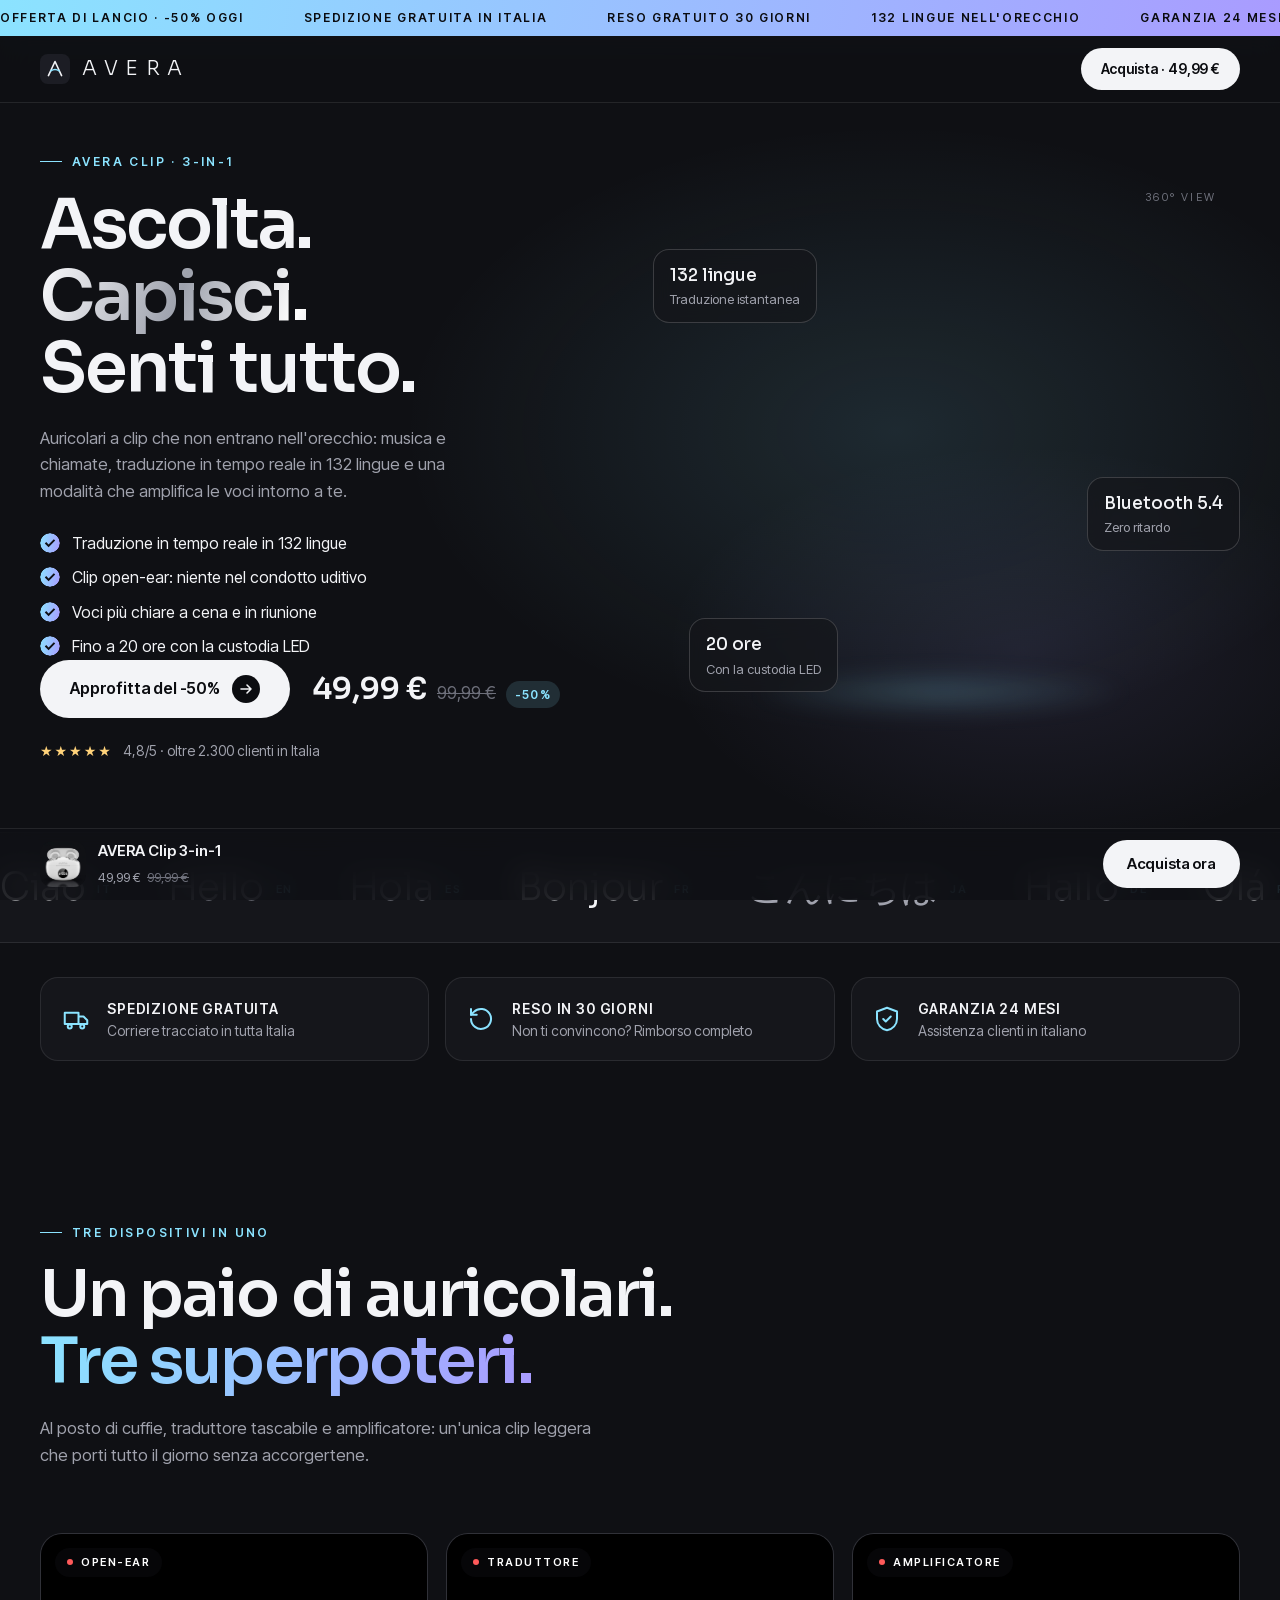
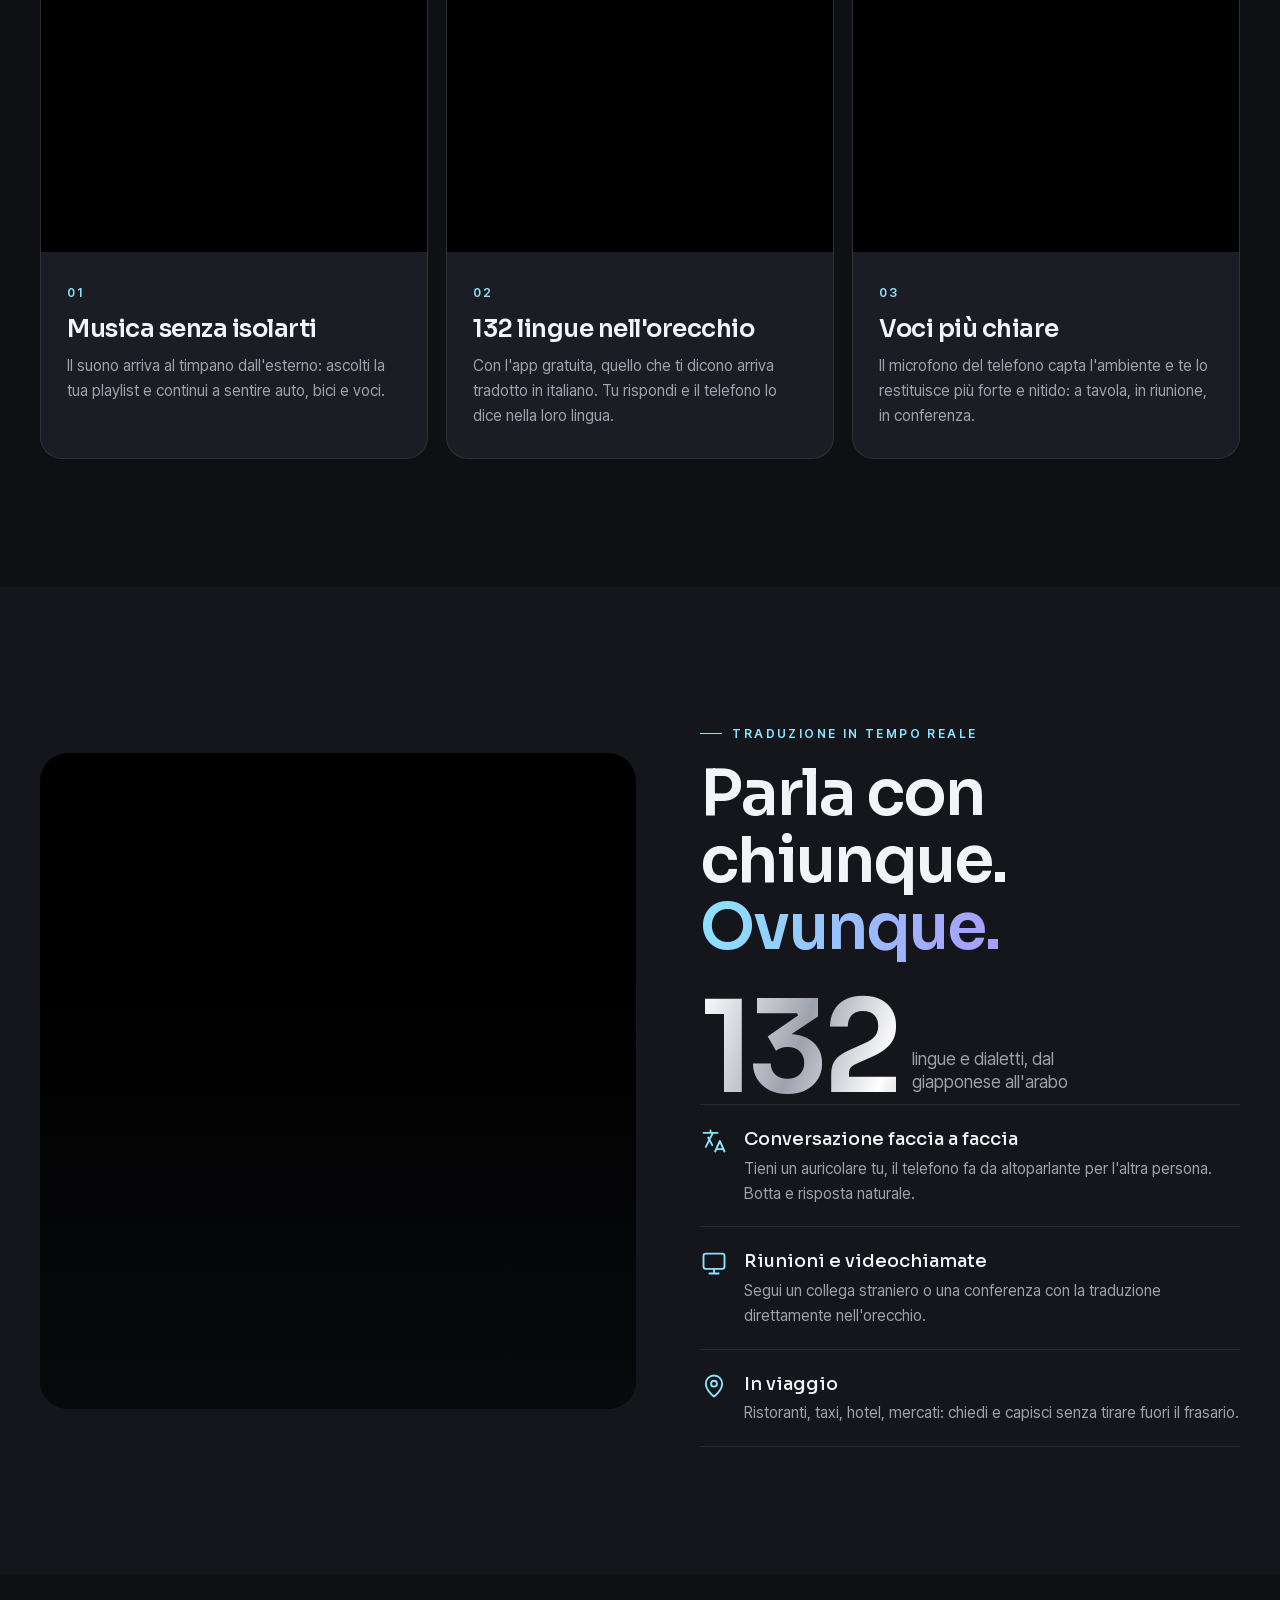
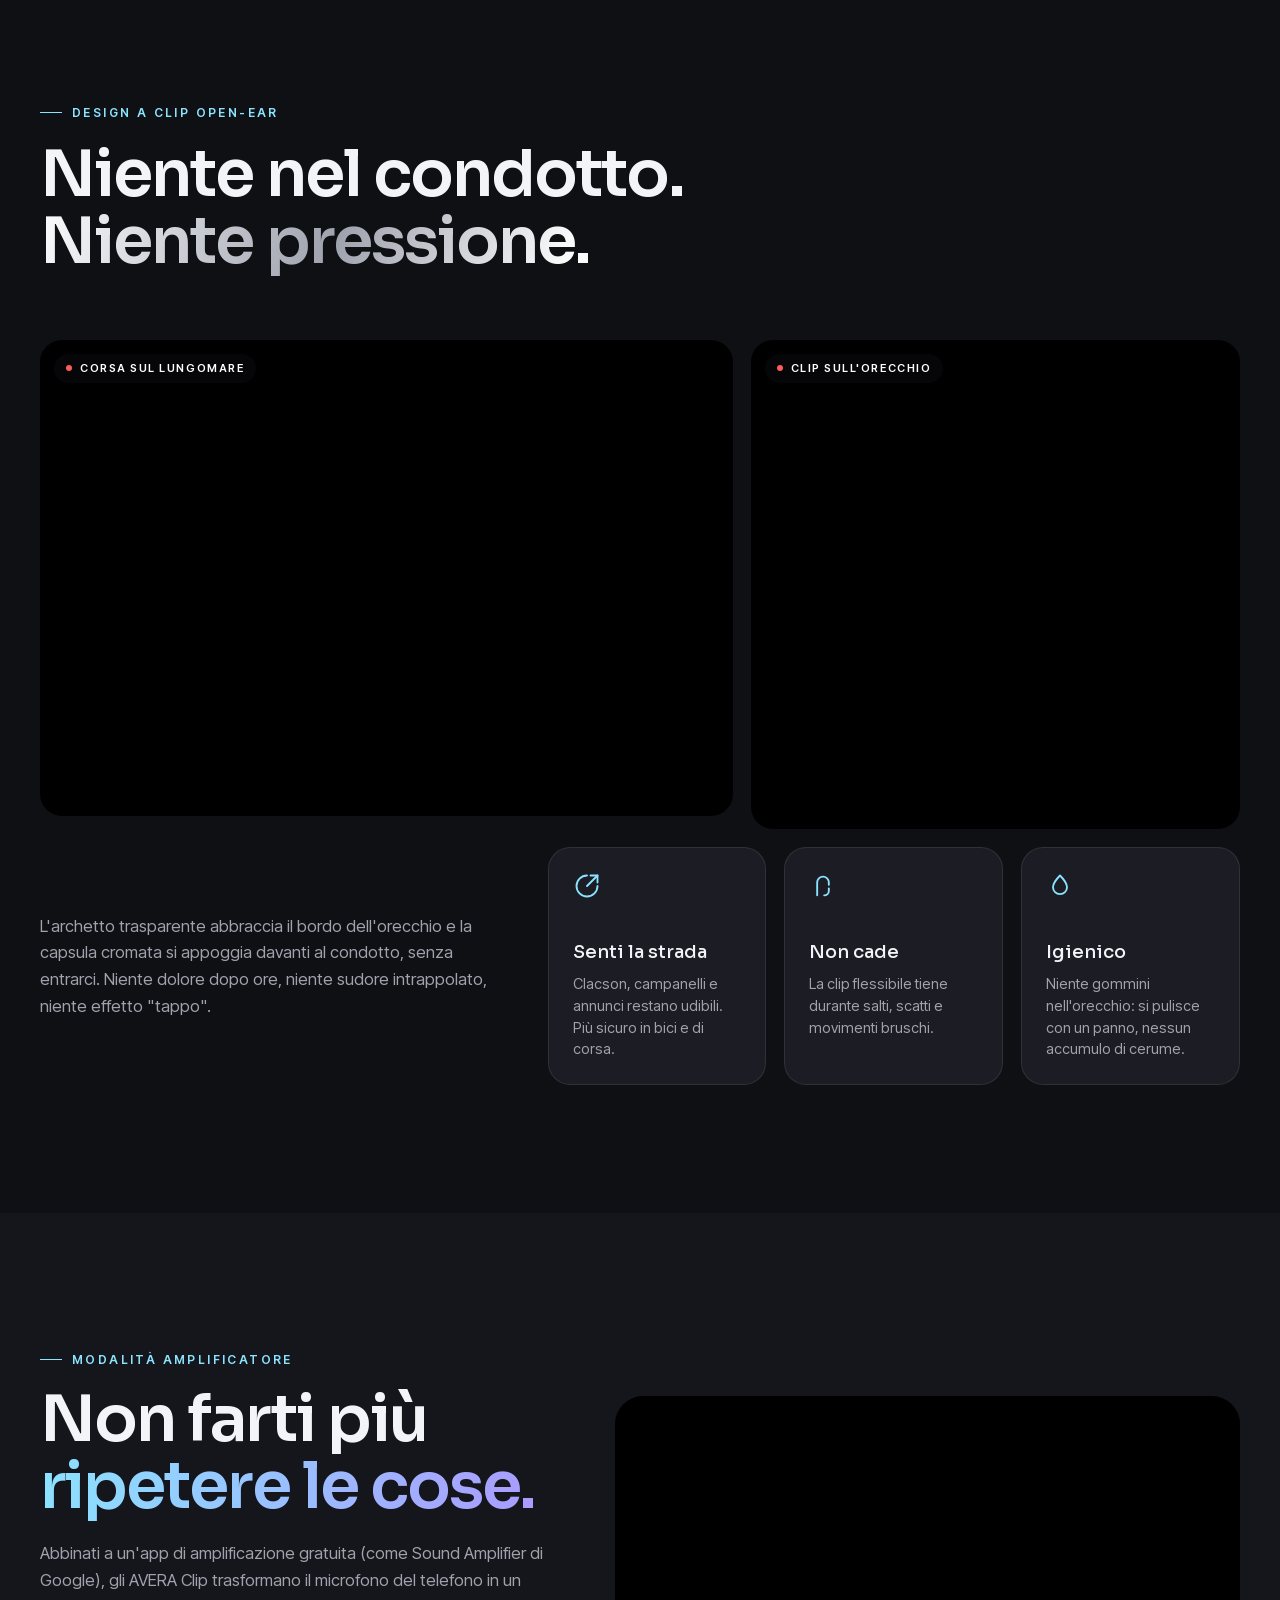
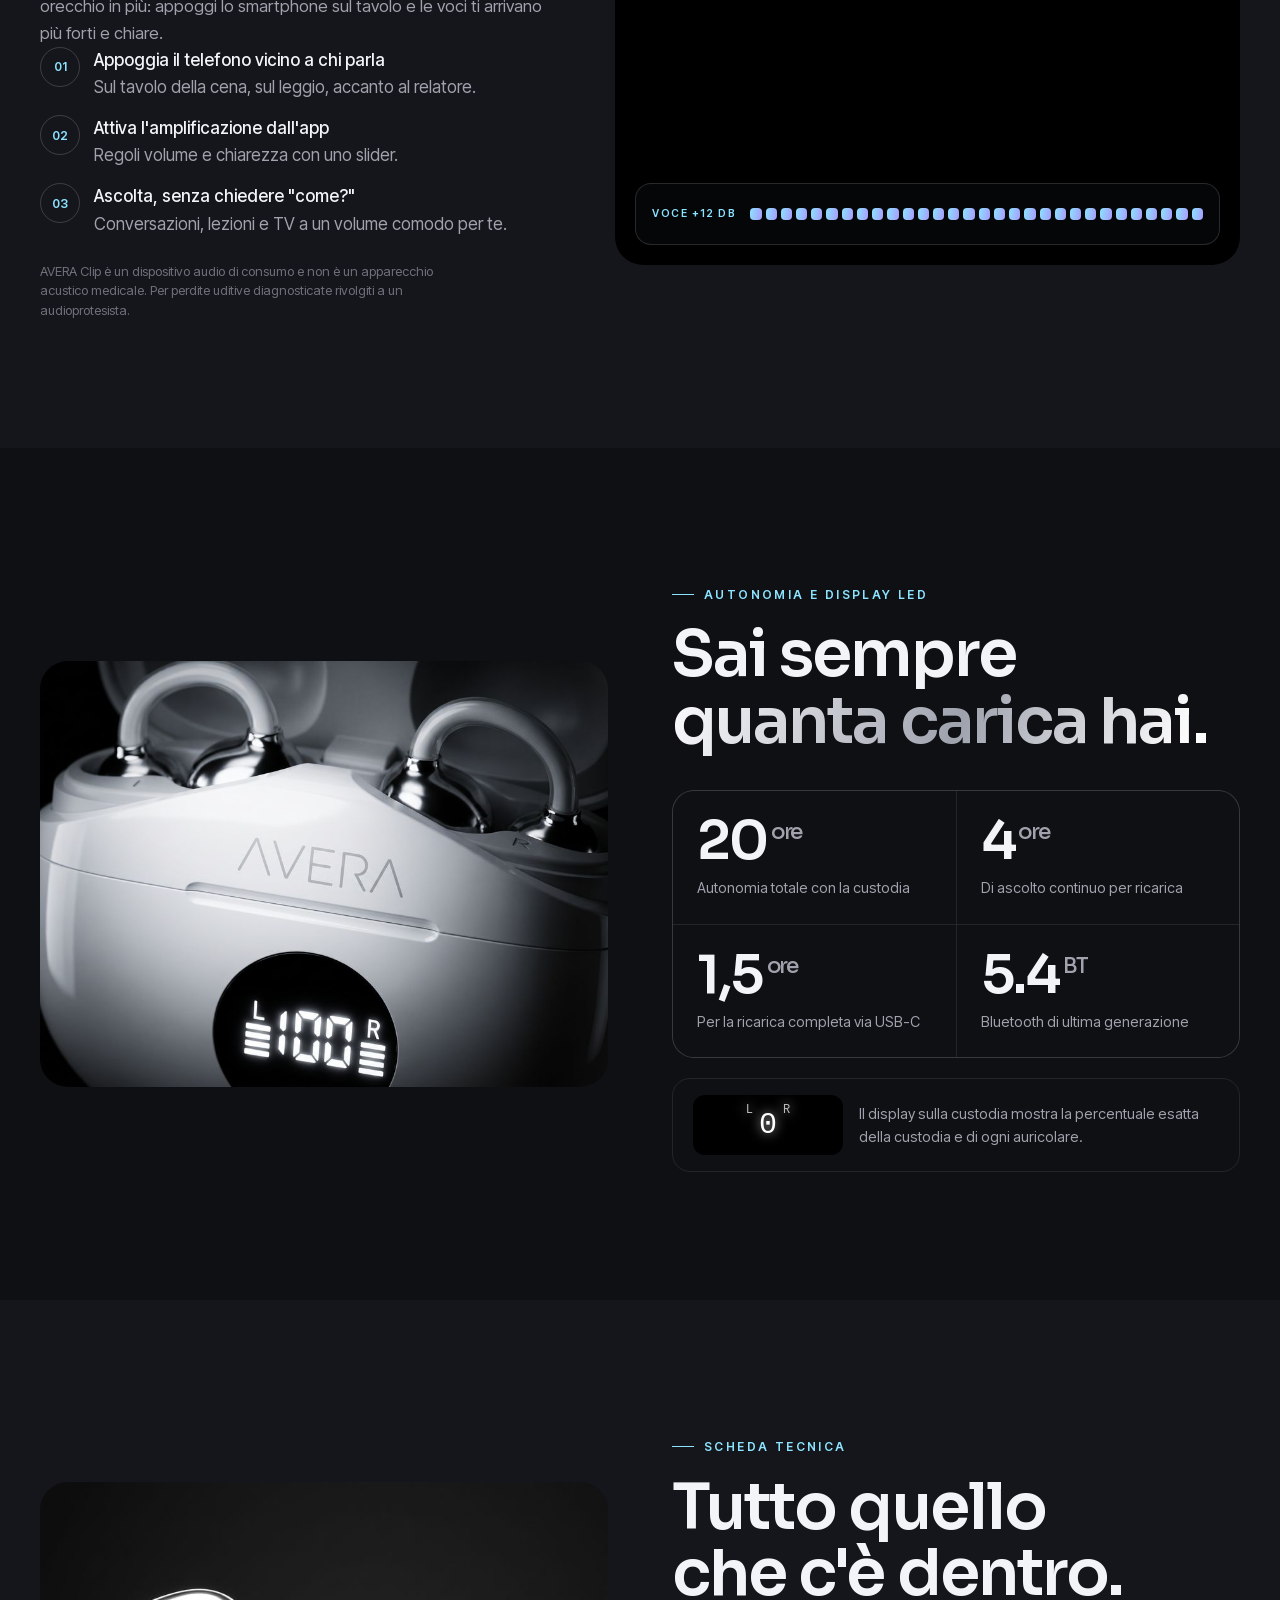
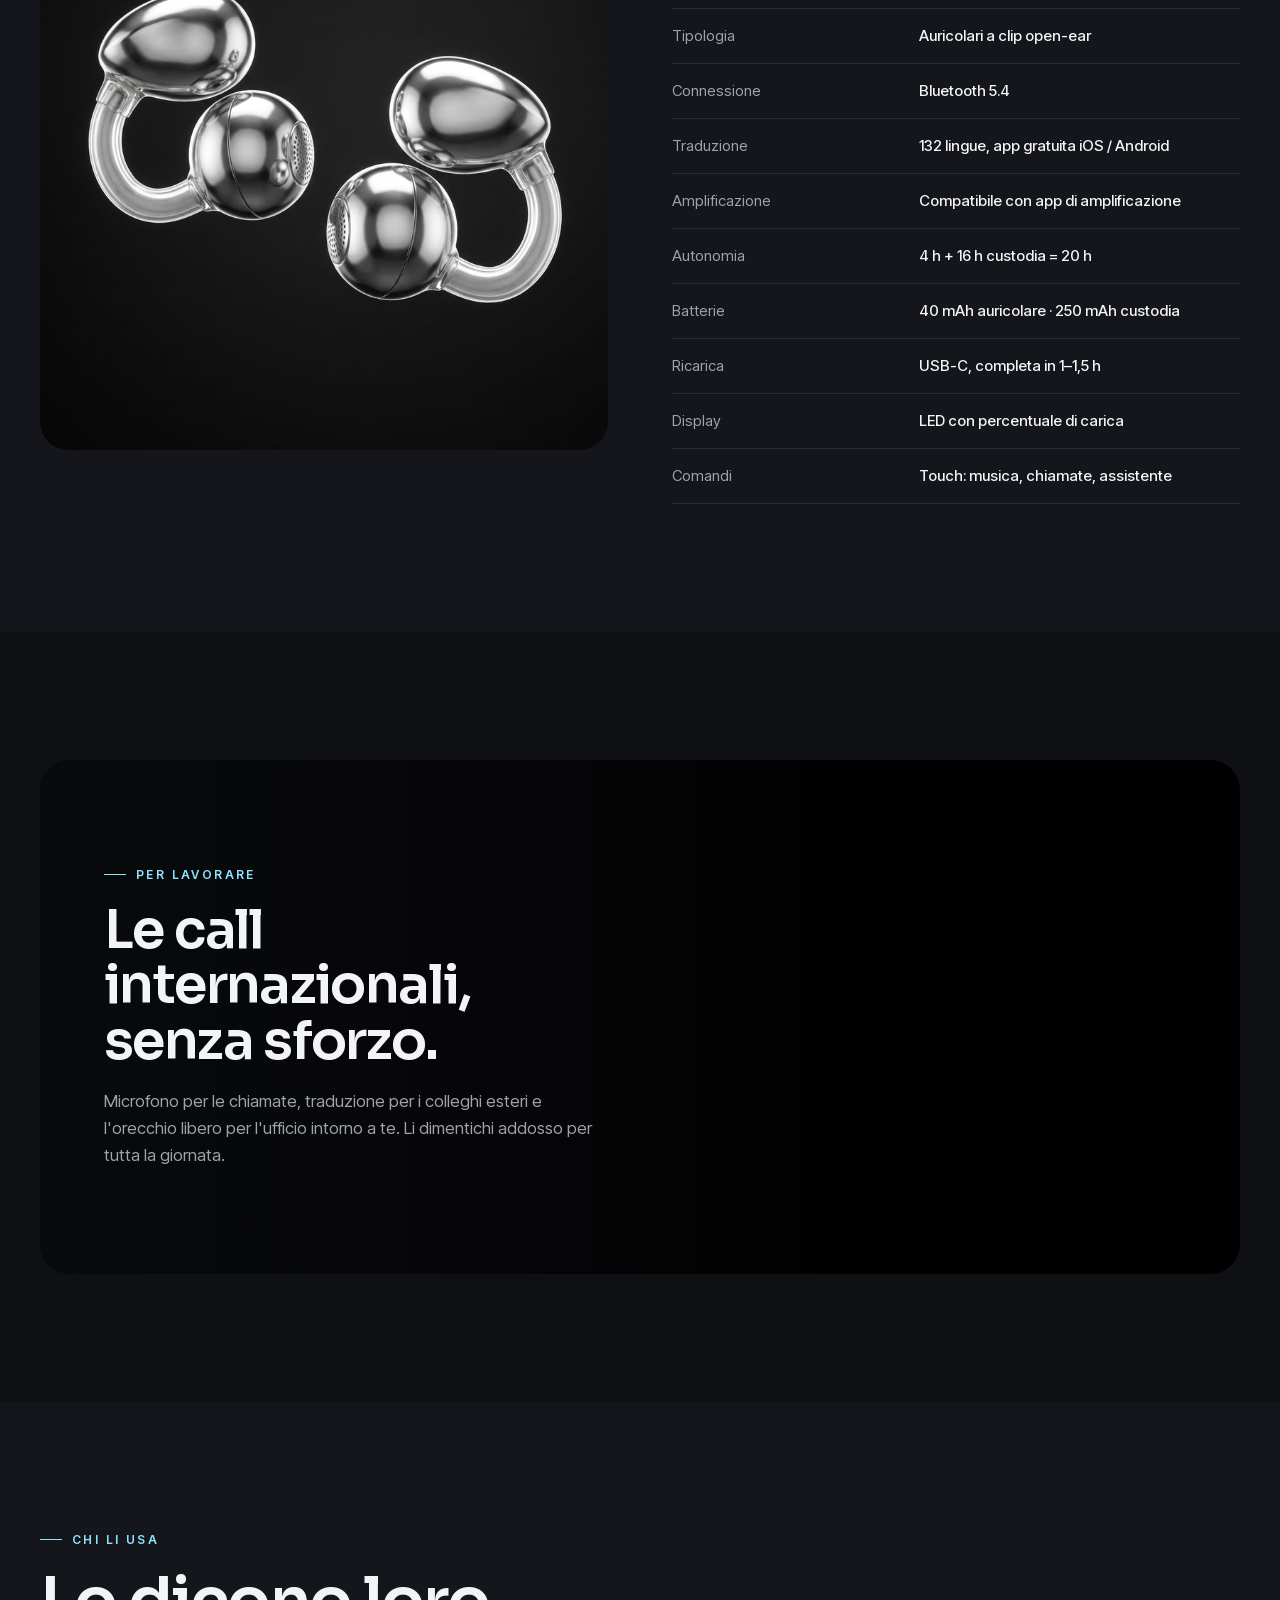
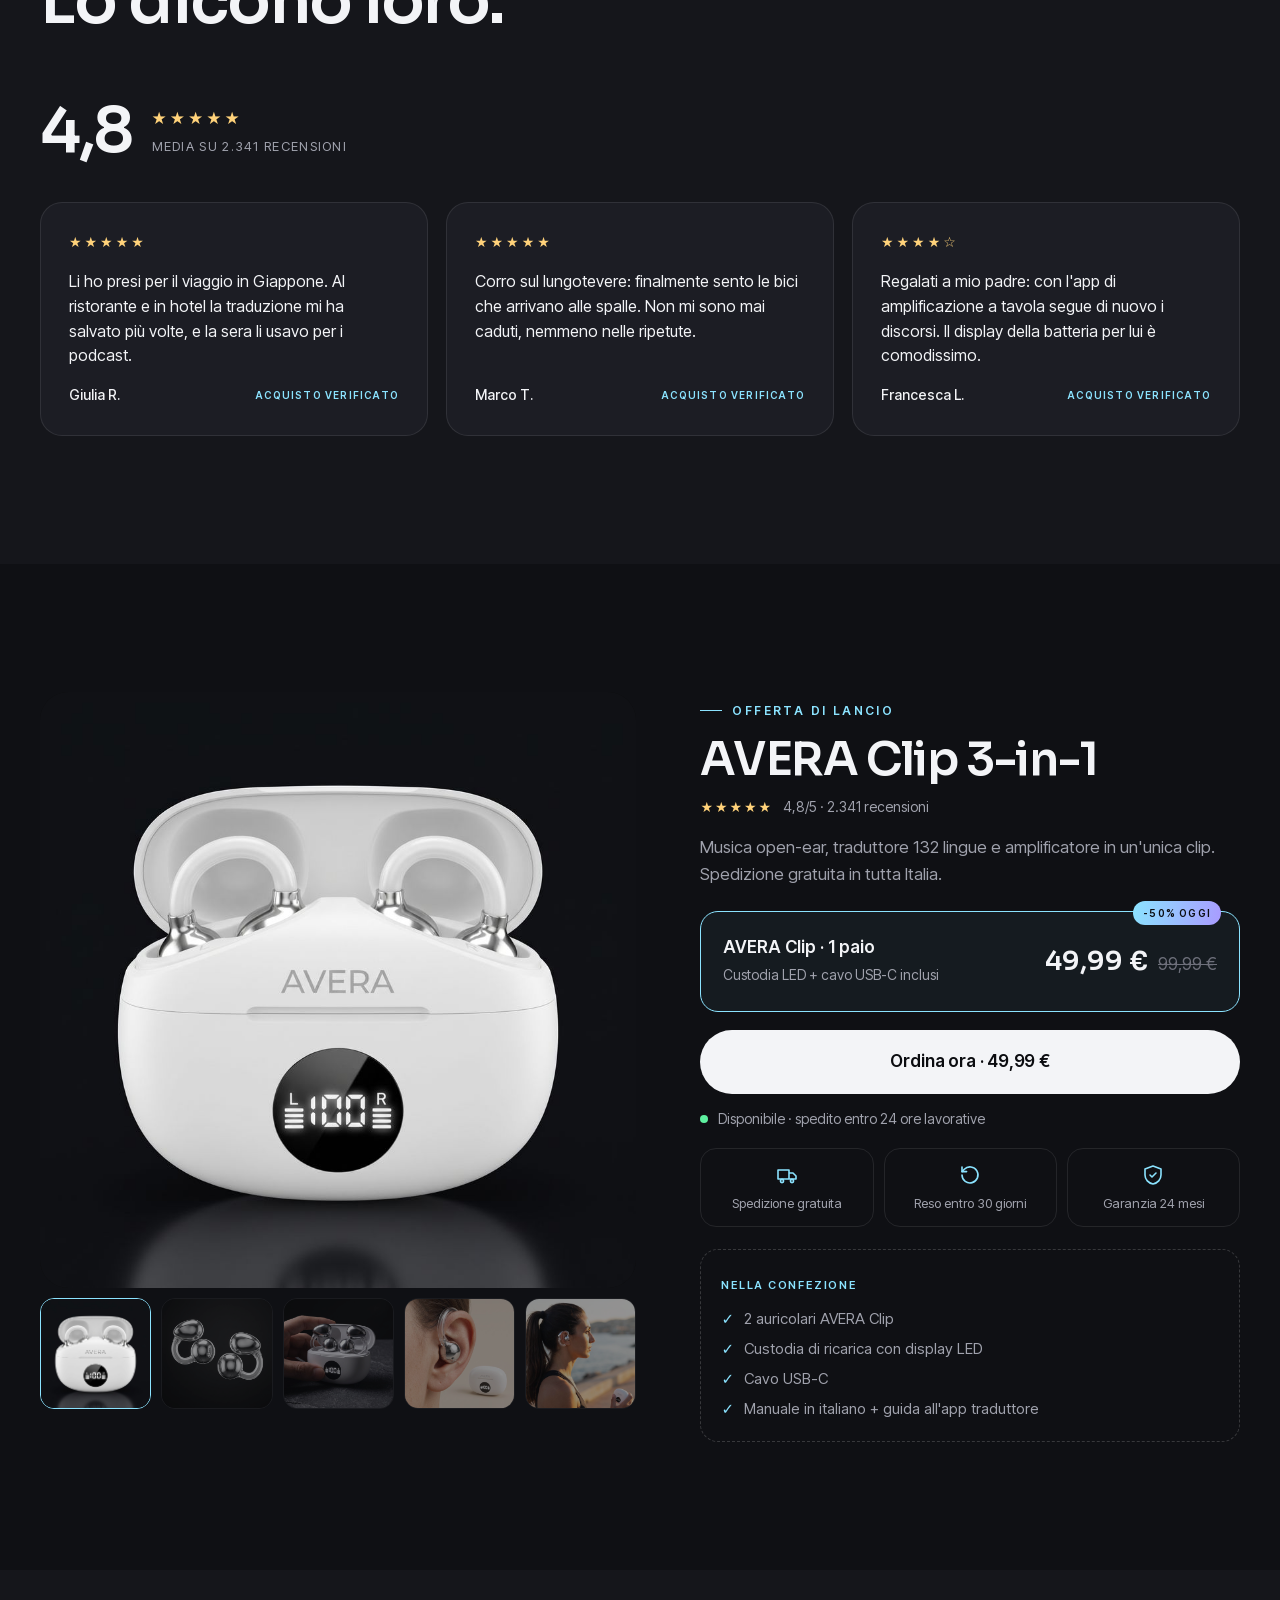
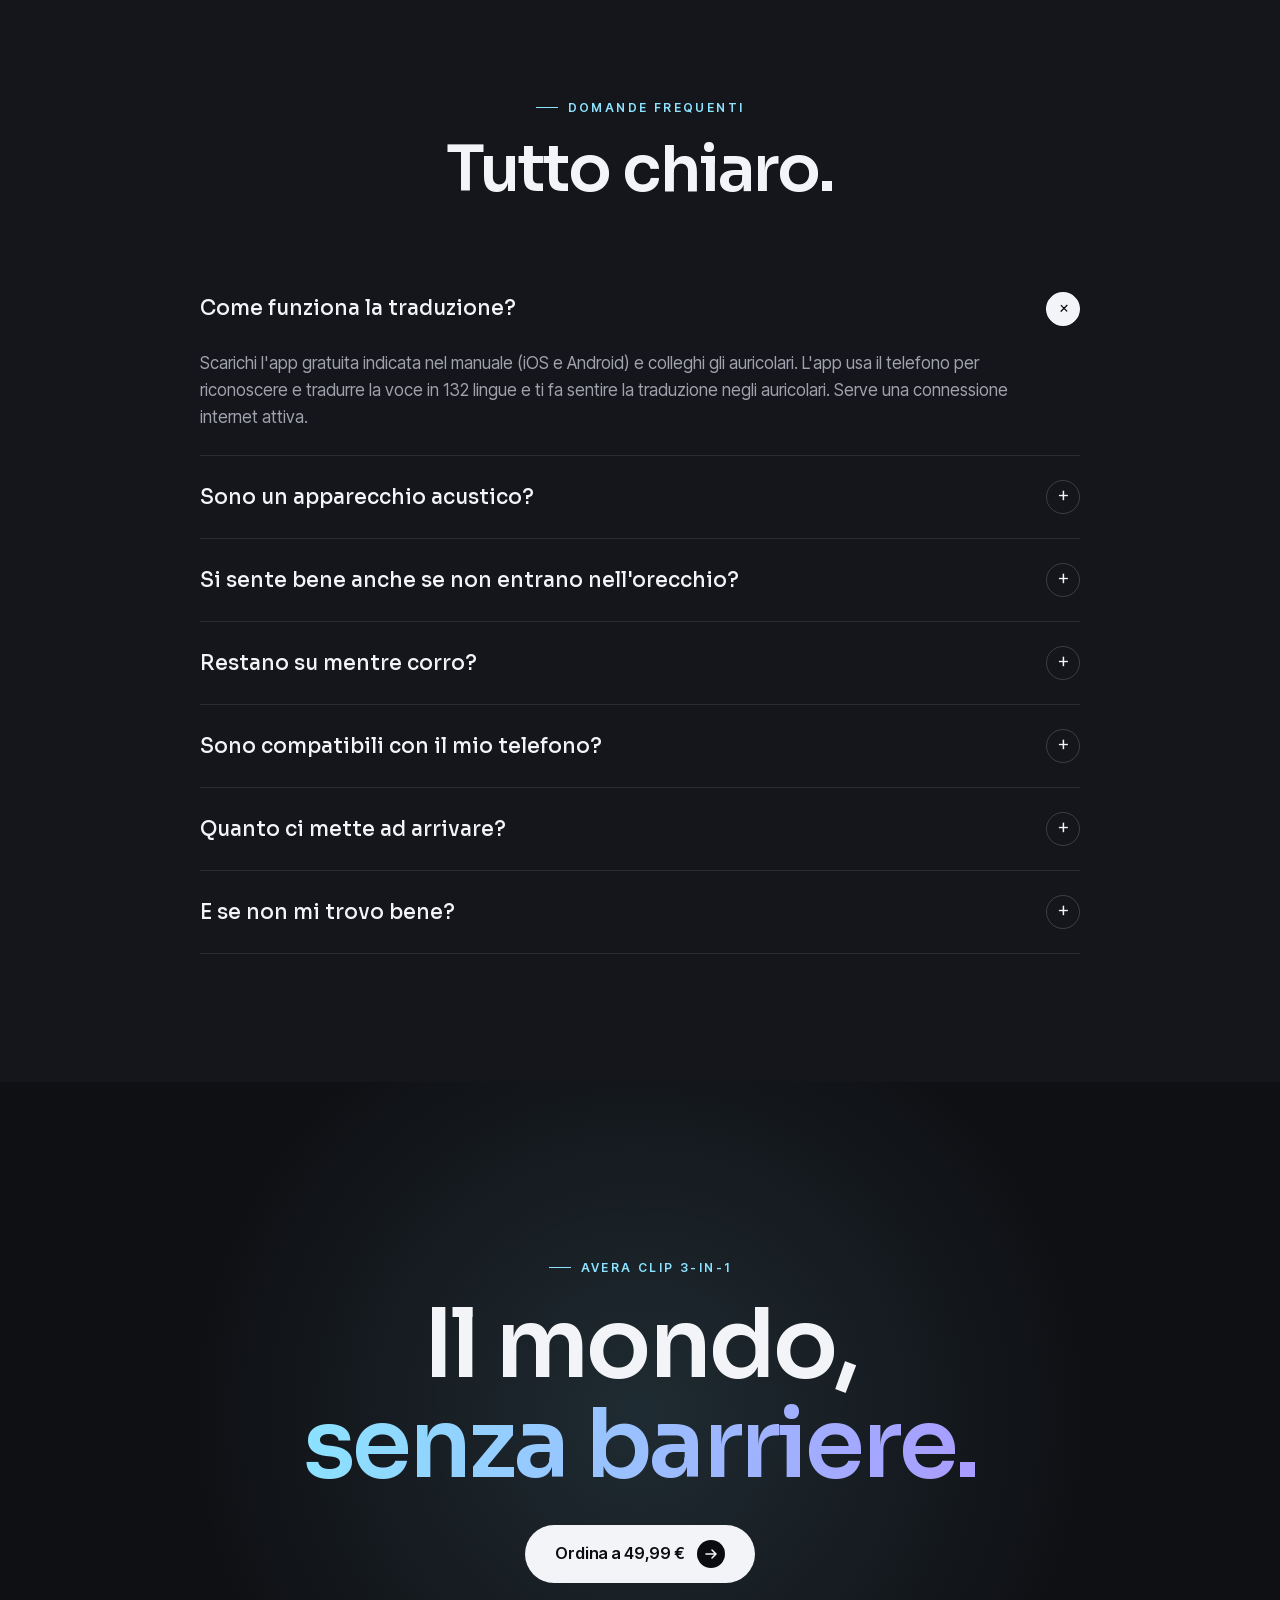
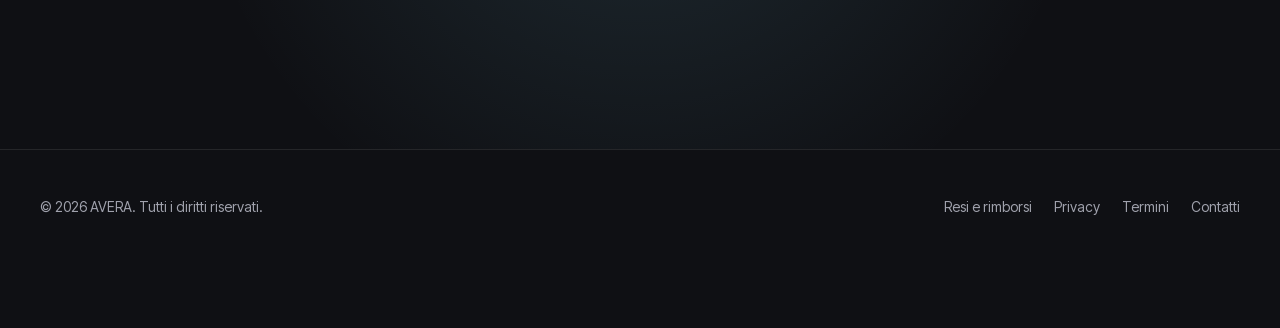
==== index.html @ ebfc3fc1 "Landing AVERA Clip 3-in-1 (IT) per import CheckoutChamp" ====
<!DOCTYPE html>
<html lang="it">
<head>
<meta charset="utf-8">
<meta name="viewport" content="width=device-width,initial-scale=1">
<title>AVERA Clip 3-in-1 &#8211; Auricolari open-ear con traduttore</title>
<meta name="description" content="AVERA Clip: auricolari a clip open-ear 3-in-1. Musica senza chiudere l'orecchio, traduzione in tempo reale in 132 lingue e modalit&#224; amplificatore. Display LED, 20 ore di autonomia.">
<link rel="stylesheet" href="https://camillithomas7-prog.github.io/avera-clip/style-a5777e8b.css">
</head>
<body>
<div class="av">

<div class="av-bar"><div class="av-bar-t">
<span>OFFERTA DI LANCIO &#183; -50% OGGI</span><span>SPEDIZIONE GRATUITA IN ITALIA</span><span>RESO GRATUITO 30 GIORNI</span><span>132 LINGUE NELL'ORECCHIO</span><span>GARANZIA 24 MESI</span>
<span>OFFERTA DI LANCIO &#183; -50% OGGI</span><span>SPEDIZIONE GRATUITA IN ITALIA</span><span>RESO GRATUITO 30 GIORNI</span><span>132 LINGUE NELL'ORECCHIO</span><span>GARANZIA 24 MESI</span>
</div></div>

<header class="av-head"><div class="av-wrap">
<a class="av-logo" href="/checkout"><svg viewBox="0 0 64 64"><rect width="64" height="64" rx="16" fill="#1c1d24"/><path d="M18 46 32 16l14 30" fill="none" stroke="#f3f4f7" stroke-width="3.4" stroke-linecap="round" stroke-linejoin="round"/><path d="M23 36c6-4 12-4 18 0" fill="none" stroke="#8be3ff" stroke-width="3.4" stroke-linecap="round"/></svg>AVERA</a>
<a class="av-cta" href="/checkout">Acquista &#183; 49,99 &#8364;</a>
</div></header>

<section class="av-hero"><div class="av-wrap av-hero-in">
<div>
<span class="av-kick">AVERA Clip &#183; 3-in-1</span>
<h1>Ascolta.<br><span class="av-chr">Capisci.</span><br>Senti tutto.</h1>
<p class="av-lead">Auricolari a clip che non entrano nell'orecchio: musica e chiamate, traduzione in tempo reale in 132 lingue e una modalit&#224; che amplifica le voci intorno a te.</p>
<ul class="av-ticks">
<li>Traduzione in tempo reale in 132 lingue</li>
<li>Clip open-ear: niente nel condotto uditivo</li>
<li>Voci pi&#249; chiare a cena e in riunione</li>
<li>Fino a 20 ore con la custodia LED</li>
</ul>
<div class="av-buy">
<a class="av-cta av-cta--pulse" href="/checkout">Approfitta del -50% <svg viewBox="0 0 28 28"><circle cx="14" cy="14" r="14" fill="#0b0c10"/><path d="M9 14h10m-4-4 4 4-4 4" fill="none" stroke="#f3f4f7" stroke-width="1.6" stroke-linecap="round" stroke-linejoin="round"/></svg></a>
<div class="av-price"><b>49,99 &#8364;</b><s>99,99 &#8364;</s><span>-50%</span></div>
</div>
<div class="av-stars"><i>&#9733;&#9733;&#9733;&#9733;&#9733;</i> 4,8/5 &#183; oltre 2.300 clienti in Italia</div>
</div>
<div class="av-stage">
<video src="https://camillithomas7-prog.github.io/avera-clip/assets/v-rot.mp4" autoplay muted loop playsinline preload="auto"></video>
<span class="av-deg">360&#176; view</span>
<div class="av-badge av-badge--a"><b>132 lingue</b>Traduzione istantanea</div>
<div class="av-badge av-badge--b"><b>Bluetooth 5.4</b>Zero ritardo</div>
<div class="av-badge av-badge--c"><b>20 ore</b>Con la custodia LED</div>
</div>
</div></section>

<div class="av-mq"><div class="av-mq-t">
<span>Ciao<em>IT</em></span><span>Hello<em>EN</em></span><span>Hola<em>ES</em></span><span>Bonjour<em>FR</em></span><span>&#12371;&#12435;&#12395;&#12385;&#12399;<em>JA</em></span><span>Hallo<em>DE</em></span><span>Ol&#225;<em>PT</em></span><span>&#20320;&#22909;<em>ZH</em></span><span>Merhaba<em>TR</em></span><span>&#50504;&#45397;&#54616;&#49464;&#50836;<em>KO</em></span><span>&#1055;&#1088;&#1080;&#1074;&#1077;&#1090;<em>RU</em></span><span>&#1605;&#1585;&#1581;&#1576;&#1575;<em>AR</em></span>
<span>Ciao<em>IT</em></span><span>Hello<em>EN</em></span><span>Hola<em>ES</em></span><span>Bonjour<em>FR</em></span><span>&#12371;&#12435;&#12395;&#12385;&#12399;<em>JA</em></span><span>Hallo<em>DE</em></span><span>Ol&#225;<em>PT</em></span><span>&#20320;&#22909;<em>ZH</em></span><span>Merhaba<em>TR</em></span><span>&#50504;&#45397;&#54616;&#49464;&#50836;<em>KO</em></span><span>&#1055;&#1088;&#1080;&#1074;&#1077;&#1090;<em>RU</em></span><span>&#1605;&#1585;&#1581;&#1576;&#1575;<em>AR</em></span>
</div></div>

<div class="av-wrap av-trust">
<div><svg class="av-ico" viewBox="0 0 24 24"><path d="M3 7h11v9H3zM14 10h4l3 3v3h-7"/><circle cx="7" cy="18" r="1.6"/><circle cx="17" cy="18" r="1.6"/></svg><div><b>SPEDIZIONE GRATUITA</b><p>Corriere tracciato in tutta Italia</p></div></div>
<div><svg class="av-ico" viewBox="0 0 24 24"><path d="M4 12a8 8 0 1 0 2.3-5.7L4 8.6"/><path d="M4 4v4.6h4.6"/></svg><div><b>RESO IN 30 GIORNI</b><p>Non ti convincono? Rimborso completo</p></div></div>
<div><svg class="av-ico" viewBox="0 0 24 24"><path d="M12 3 4 6v6c0 4.5 3.4 8.2 8 9 4.6-.8 8-4.5 8-9V6z"/><path d="m9 12 2 2 4-4"/></svg><div><b>GARANZIA 24 MESI</b><p>Assistenza clienti in italiano</p></div></div>
</div>

<section class="av-sec"><div class="av-wrap">
<div class="av-shead av-rv">
<span class="av-kick">Tre dispositivi in uno</span>
<h2>Un paio di auricolari.<br><span class="av-gr">Tre superpoteri.</span></h2>
<p class="av-lead">Al posto di cuffie, traduttore tascabile e amplificatore: un'unica clip leggera che porti tutto il giorno senza accorgertene.</p>
</div>
<div class="av-three">
<article class="av-card"><div class="av-vid"><video src="https://camillithomas7-prog.github.io/avera-clip/assets/v-run.mp4" autoplay muted loop playsinline preload="auto"></video><span class="av-tag">Open-ear</span></div><div class="av-card-b"><small>01</small><h3>Musica senza isolarti</h3><p>Il suono arriva al timpano dall'esterno: ascolti la tua playlist e continui a sentire auto, bici e voci.</p></div></article>
<article class="av-card"><div class="av-vid"><video src="https://camillithomas7-prog.github.io/avera-clip/assets/v-travel.mp4" autoplay muted loop playsinline preload="auto"></video><span class="av-tag">Traduttore</span></div><div class="av-card-b"><small>02</small><h3>132 lingue nell'orecchio</h3><p>Con l'app gratuita, quello che ti dicono arriva tradotto in italiano. Tu rispondi e il telefono lo dice nella loro lingua.</p></div></article>
<article class="av-card"><div class="av-vid"><video src="https://camillithomas7-prog.github.io/avera-clip/assets/v-senior.mp4" autoplay muted loop playsinline preload="auto"></video><span class="av-tag">Amplificatore</span></div><div class="av-card-b"><small>03</small><h3>Voci pi&#249; chiare</h3><p>Il microfono del telefono capta l'ambiente e te lo restituisce pi&#249; forte e nitido: a tavola, in riunione, in conferenza.</p></div></article>
</div>
</div></section>

<section class="av-sec av-band"><div class="av-wrap av-tr">
<div class="av-vid">
<video src="https://camillithomas7-prog.github.io/avera-clip/assets/v-travel.mp4" autoplay muted loop playsinline preload="auto"></video>
<div class="av-chat">
<div class="av-bub av-bub--a"><small>Giapponese &#8594; Italiano</small>Benvenuti! Cosa vi preparo stasera?</div>
<div class="av-bub av-bub--b"><small>Tu &#183; Italiano &#8594; Giapponese</small>Due spiedini di pollo e uno di verdure, grazie.</div>
<div class="av-bub av-bub--a"><small>Giapponese &#8594; Italiano</small>Ottima scelta. Li volete con salsa tare?</div>
<div class="av-bub av-bub--b"><small>Tu &#183; Italiano &#8594; Giapponese</small>S&#236;, e un po' piccanti per favore!</div>
</div>
</div>
<div>
<div class="av-rv">
<span class="av-kick">Traduzione in tempo reale</span>
<h2 style="margin-top:18px">Parla con chiunque.<br><span class="av-gr">Ovunque.</span></h2>
<div class="av-big"><b class="av-chr">132</b><span>lingue e dialetti, dal giapponese all'arabo</span></div>
</div>
<ul class="av-list av-rv">
<li><svg class="av-ico" viewBox="0 0 24 24"><path d="M3 5h12M9 3v2m1.5 10.5L7 9m-2 8 6-12"/><path d="m13 21 4-9 4 9m-7-2h6"/></svg><div><b>Conversazione faccia a faccia</b><p>Tieni un auricolare tu, il telefono fa da altoparlante per l'altra persona. Botta e risposta naturale.</p></div></li>
<li><svg class="av-ico" viewBox="0 0 24 24"><rect x="3" y="4" width="18" height="13" rx="2"/><path d="M8 21h8M12 17v4"/></svg><div><b>Riunioni e videochiamate</b><p>Segui un collega straniero o una conferenza con la traduzione direttamente nell'orecchio.</p></div></li>
<li><svg class="av-ico" viewBox="0 0 24 24"><path d="M12 21s-7-5.4-7-11a7 7 0 0 1 14 0c0 5.6-7 11-7 11z"/><circle cx="12" cy="10" r="2.5"/></svg><div><b>In viaggio</b><p>Ristoranti, taxi, hotel, mercati: chiedi e capisci senza tirare fuori il frasario.</p></div></li>
</ul>
</div>
</div></section>

<section class="av-sec"><div class="av-wrap">
<div class="av-shead av-rv">
<span class="av-kick">Design a clip open-ear</span>
<h2>Niente nel condotto.<br><span class="av-chr">Niente pressione.</span></h2>
</div>
<div class="av-oe">
<div class="av-vid av-oe-a"><video src="https://camillithomas7-prog.github.io/avera-clip/assets/v-run.mp4" autoplay muted loop playsinline preload="auto"></video><span class="av-tag">Corsa sul lungomare</span></div>
<div class="av-vid av-oe-b"><video src="https://camillithomas7-prog.github.io/avera-clip/assets/v-ear.mp4" autoplay muted loop playsinline preload="auto"></video><span class="av-tag">Clip sull'orecchio</span></div>
<div class="av-oe-t av-rv"><p class="av-lead">L'archetto trasparente abbraccia il bordo dell'orecchio e la capsula cromata si appoggia davanti al condotto, senza entrarci. Niente dolore dopo ore, niente sudore intrappolato, niente effetto "tappo".</p></div>
<div class="av-oe-c">
<div class="av-stat"><svg class="av-ico" viewBox="0 0 24 24"><path d="M12 3a9 9 0 1 0 9 9"/><path d="m21 3-9 9"/><path d="M15 3h6v6"/></svg><b>Senti la strada</b><p>Clacson, campanelli e annunci restano udibili. Pi&#249; sicuro in bici e di corsa.</p></div>
<div class="av-stat"><svg class="av-ico" viewBox="0 0 24 24"><path d="M7 20V9a5 5 0 0 1 10 0v2"/><path d="M13 20a4 4 0 0 0 4-4v-2"/></svg><b>Non cade</b><p>La clip flessibile tiene durante salti, scatti e movimenti bruschi.</p></div>
<div class="av-stat"><svg class="av-ico" viewBox="0 0 24 24"><path d="M12 3c4 4 6 7 6 10a6 6 0 0 1-12 0c0-3 2-6 6-10z"/></svg><b>Igienico</b><p>Niente gommini nell'orecchio: si pulisce con un panno, nessun accumulo di cerume.</p></div>
</div>
</div>
</div></section>

<section class="av-sec av-band"><div class="av-wrap av-amp">
<div>
<div class="av-rv">
<span class="av-kick">Modalit&#224; amplificatore</span>
<h2 style="margin:18px 0 20px">Non farti pi&#249;<br><span class="av-gr">ripetere le cose.</span></h2>
<p class="av-lead">Abbinati a un'app di amplificazione gratuita (come Sound Amplifier di Google), gli AVERA Clip trasformano il microfono del telefono in un orecchio in pi&#249;: appoggi lo smartphone sul tavolo e le voci ti arrivano pi&#249; forti e chiare.</p>
</div>
<ol class="av-steps av-rv">
<li><span>01</span><div><b>Appoggia il telefono vicino a chi parla</b>Sul tavolo della cena, sul leggio, accanto al relatore.</div></li>
<li><span>02</span><div><b>Attiva l'amplificazione dall'app</b>Regoli volume e chiarezza con uno slider.</div></li>
<li><span>03</span><div><b>Ascolta, senza chiedere "come?"</b>Conversazioni, lezioni e TV a un volume comodo per te.</div></li>
</ol>
<p class="av-note">AVERA Clip &#232; un dispositivo audio di consumo e non &#232; un apparecchio acustico medicale. Per perdite uditive diagnosticate rivolgiti a un audioprotesista.</p>
</div>
<div class="av-vid">
<video src="https://camillithomas7-prog.github.io/avera-clip/assets/v-senior.mp4" autoplay muted loop playsinline preload="auto"></video>
<div class="av-wave"><em>Voce +12 dB</em><i></i><i></i><i></i><i></i><i></i><i></i><i></i><i></i><i></i><i></i><i></i><i></i><i></i><i></i><i></i><i></i><i></i><i></i><i></i><i></i><i></i><i></i><i></i><i></i><i></i><i></i><i></i><i></i><i></i><i></i></div>
</div>
</div></section>

<section class="av-sec"><div class="av-wrap av-bat">
<div class="av-bat-img"><img src="https://camillithomas7-prog.github.io/avera-clip/assets/d-led.jpg" alt="Display LED della custodia AVERA"></div>
<div class="av-rv">
<span class="av-kick">Autonomia e display LED</span>
<h2 style="margin-top:18px">Sai sempre<br><span class="av-chr">quanta carica hai.</span></h2>
<div class="av-nums">
<div><b>20<sup>ore</sup></b><p>Autonomia totale con la custodia</p></div>
<div><b>4<sup>ore</sup></b><p>Di ascolto continuo per ricarica</p></div>
<div><b>1,5<sup>ore</sup></b><p>Per la ricarica completa via USB-C</p></div>
<div><b>5.4<sup>BT</sup></b><p>Bluetooth di ultima generazione</p></div>
</div>
<div class="av-led"><div class="av-led-d"><small>L</small><span class="av-led-n"></span><small>R</small></div><p>Il display sulla custodia mostra la percentuale esatta della custodia e di ogni auricolare.</p></div>
</div>
</div></section>

<section class="av-sec av-band"><div class="av-wrap av-float">
<div class="av-float-img"><img src="https://camillithomas7-prog.github.io/avera-clip/assets/p-buds.jpg" alt="Auricolari AVERA Clip"></div>
<div class="av-rv">
<span class="av-kick">Scheda tecnica</span>
<h2 style="margin-top:18px">Tutto quello<br>che c'&#232; dentro.</h2>
<dl class="av-spec">
<dt>Tipologia</dt><dd>Auricolari a clip open-ear</dd>
<dt>Connessione</dt><dd>Bluetooth 5.4</dd>
<dt>Traduzione</dt><dd>132 lingue, app gratuita iOS / Android</dd>
<dt>Amplificazione</dt><dd>Compatibile con app di amplificazione</dd>
<dt>Autonomia</dt><dd>4 h + 16 h custodia = 20 h</dd>
<dt>Batterie</dt><dd>40 mAh auricolare &#183; 250 mAh custodia</dd>
<dt>Ricarica</dt><dd>USB-C, completa in 1&#8211;1,5 h</dd>
<dt>Display</dt><dd>LED con percentuale di carica</dd>
<dt>Comandi</dt><dd>Touch: musica, chiamate, assistente</dd>
</dl>
</div>
</div></section>

<section class="av-sec"><div class="av-wrap">
<div class="av-wide av-vid">
<video src="https://camillithomas7-prog.github.io/avera-clip/assets/v-office.mp4" autoplay muted loop playsinline preload="auto"></video>
<div class="av-wide-t">
<span class="av-kick">Per lavorare</span>
<h2 style="font-size:clamp(32px,4.2vw,58px)">Le call internazionali,<br>senza sforzo.</h2>
<p class="av-lead">Microfono per le chiamate, traduzione per i colleghi esteri e l'orecchio libero per l'ufficio intorno a te. Li dimentichi addosso per tutta la giornata.</p>
</div>
</div>
</div></section>

<section class="av-sec av-band"><div class="av-wrap">
<div class="av-shead av-rv"><span class="av-kick">Chi li usa</span><h2>Lo dicono loro.</h2></div>
<div class="av-score av-rv"><b>4,8</b><div><i>&#9733;&#9733;&#9733;&#9733;&#9733;</i><p>Media su 2.341 recensioni</p></div></div>
<div class="av-revs">
<div class="av-rev av-rv"><i>&#9733;&#9733;&#9733;&#9733;&#9733;</i><p>Li ho presi per il viaggio in Giappone. Al ristorante e in hotel la traduzione mi ha salvato pi&#249; volte, e la sera li usavo per i podcast.</p><div class="av-rev-who"><b>Giulia R.</b><span>Acquisto verificato</span></div></div>
<div class="av-rev av-rv"><i>&#9733;&#9733;&#9733;&#9733;&#9733;</i><p>Corro sul lungotevere: finalmente sento le bici che arrivano alle spalle. Non mi sono mai caduti, nemmeno nelle ripetute.</p><div class="av-rev-who"><b>Marco T.</b><span>Acquisto verificato</span></div></div>
<div class="av-rev av-rv"><i>&#9733;&#9733;&#9733;&#9733;&#9734;</i><p>Regalati a mio padre: con l'app di amplificazione a tavola segue di nuovo i discorsi. Il display della batteria per lui &#232; comodissimo.</p><div class="av-rev-who"><b>Francesca L.</b><span>Acquisto verificato</span></div></div>
</div>
</div></section>

<section class="av-sec"><div class="av-wrap av-off">
<div class="av-gal">
<div class="av-gal-main"><img src="https://camillithomas7-prog.github.io/avera-clip/assets/p-front.jpg" alt="AVERA Clip"><img class="av-m2" src="https://camillithomas7-prog.github.io/avera-clip/assets/p-buds.jpg" alt=""><img class="av-m3" src="https://camillithomas7-prog.github.io/avera-clip/assets/l-hand.jpg" alt=""><img class="av-m4" src="https://camillithomas7-prog.github.io/avera-clip/assets/d-ear.jpg" alt=""><img class="av-m5" src="https://camillithomas7-prog.github.io/avera-clip/assets/l-run.jpg" alt=""></div>
<div class="av-thumbs">
<label class="av-t1"><input type="radio" name="avg" checked><img src="https://camillithomas7-prog.github.io/avera-clip/assets/p-front.jpg" alt=""></label>
<label class="av-t2"><input type="radio" name="avg"><img src="https://camillithomas7-prog.github.io/avera-clip/assets/p-buds.jpg" alt=""></label>
<label class="av-t3"><input type="radio" name="avg"><img src="https://camillithomas7-prog.github.io/avera-clip/assets/l-hand.jpg" alt=""></label>
<label class="av-t4"><input type="radio" name="avg"><img src="https://camillithomas7-prog.github.io/avera-clip/assets/d-ear.jpg" alt=""></label>
<label class="av-t5"><input type="radio" name="avg"><img src="https://camillithomas7-prog.github.io/avera-clip/assets/l-run.jpg" alt=""></label>
</div>
</div>
<div class="av-off-b">
<span class="av-kick">Offerta di lancio</span>
<h2>AVERA Clip 3-in-1</h2>
<div class="av-stars" style="margin-top:12px"><i>&#9733;&#9733;&#9733;&#9733;&#9733;</i> 4,8/5 &#183; 2.341 recensioni</div>
<p class="av-lead">Musica open-ear, traduttore 132 lingue e amplificatore in un'unica clip. Spedizione gratuita in tutta Italia.</p>
<div class="av-pack"><em>-50% oggi</em><div><b>AVERA Clip &#183; 1 paio</b><small>Custodia LED + cavo USB-C inclusi</small></div><div class="av-price"><b>49,99 &#8364;</b><s>99,99 &#8364;</s></div></div>
<a class="av-cta av-cta--pulse" href="/checkout">Ordina ora &#183; 49,99 &#8364;</a>
<p class="av-stock"><i></i>Disponibile &#183; spedito entro 24 ore lavorative</p>
<div class="av-mini">
<div><svg class="av-ico" viewBox="0 0 24 24"><path d="M3 7h11v9H3zM14 10h4l3 3v3h-7"/><circle cx="7" cy="18" r="1.6"/><circle cx="17" cy="18" r="1.6"/></svg>Spedizione gratuita</div>
<div><svg class="av-ico" viewBox="0 0 24 24"><path d="M4 12a8 8 0 1 0 2.3-5.7L4 8.6"/><path d="M4 4v4.6h4.6"/></svg>Reso entro 30 giorni</div>
<div><svg class="av-ico" viewBox="0 0 24 24"><path d="M12 3 4 6v6c0 4.5 3.4 8.2 8 9 4.6-.8 8-4.5 8-9V6z"/><path d="m9 12 2 2 4-4"/></svg>Garanzia 24 mesi</div>
</div>
<div class="av-box"><b>Nella confezione</b><ul><li>2 auricolari AVERA Clip</li><li>Custodia di ricarica con display LED</li><li>Cavo USB-C</li><li>Manuale in italiano + guida all'app traduttore</li></ul></div>
</div>
</div></section>

<section class="av-sec av-band"><div class="av-wrap">
<div class="av-shead av-shead--c av-rv"><span class="av-kick">Domande frequenti</span><h2>Tutto chiaro.</h2></div>
<div class="av-faq">
<details open><summary>Come funziona la traduzione?</summary><p>Scarichi l'app gratuita indicata nel manuale (iOS e Android) e colleghi gli auricolari. L'app usa il telefono per riconoscere e tradurre la voce in 132 lingue e ti fa sentire la traduzione negli auricolari. Serve una connessione internet attiva.</p></details>
<details><summary>Sono un apparecchio acustico?</summary><p>No. La modalit&#224; amplificatore usa app di amplificazione del suono (come Sound Amplifier di Google o app equivalenti su iPhone): il telefono capta l'audio ambientale e lo riproduce negli auricolari pi&#249; forte e chiaro. Aiuta in conversazioni e conferenze, ma non sostituisce un apparecchio acustico prescritto.</p></details>
<details><summary>Si sente bene anche se non entrano nell'orecchio?</summary><p>S&#236;. La capsula &#232; orientata verso il condotto uditivo e porta il suono direttamente al timpano. Essendo open-ear, a volume molto alto in ambienti silenziosi chi ti sta vicino pu&#242; percepire un leggero suono.</p></details>
<details><summary>Restano su mentre corro?</summary><p>La clip flessibile si aggancia al bordo dell'orecchio e si adatta a tutte le misure. Tiene durante corsa, bici, palestra e movimenti bruschi.</p></details>
<details><summary>Sono compatibili con il mio telefono?</summary><p>Funzionano con qualsiasi smartphone, tablet o PC Bluetooth: iPhone, Android, Mac e Windows.</p></details>
<details><summary>Quanto ci mette ad arrivare?</summary><p>Spediamo entro 24 ore lavorative con corriere tracciato. La consegna in Italia avviene in genere in 3&#8211;6 giorni lavorativi, gratis.</p></details>
<details><summary>E se non mi trovo bene?</summary><p>Hai 30 giorni per restituirli e ricevere il rimborso completo. Inoltre AVERA Clip &#232; coperto da garanzia di 24 mesi.</p></details>
</div>
</div></section>

<section class="av-fin"><div class="av-wrap">
<span class="av-kick">AVERA Clip 3-in-1</span>
<h2>Il mondo,<br><span class="av-gr">senza barriere.</span></h2>
<a class="av-cta av-cta--pulse" href="/checkout">Ordina a 49,99 &#8364; <svg viewBox="0 0 28 28"><circle cx="14" cy="14" r="14" fill="#0b0c10"/><path d="M9 14h10m-4-4 4 4-4 4" fill="none" stroke="#f3f4f7" stroke-width="1.6" stroke-linecap="round" stroke-linejoin="round"/></svg></a>
</div></section>

<footer class="av-foot"><div class="av-wrap">
<span>&#169; 2026 AVERA. Tutti i diritti riservati.</span>
<nav><a href="/refund-policy">Resi e rimborsi</a><a href="/privacy-policy">Privacy</a><a href="/terms-of-service">Termini</a><a href="/contact-us">Contatti</a></nav>
</div></footer>

<div class="av-sticky"><div class="av-wrap">
<div class="av-sticky-l"><img src="https://camillithomas7-prog.github.io/avera-clip/assets/p-front.jpg" alt=""><div><b>AVERA Clip 3-in-1</b><span>49,99 &#8364;<s>99,99 &#8364;</s></span></div></div>
<a class="av-cta" href="/checkout">Acquista ora</a>
</div></div>

</div>
</body>
</html>
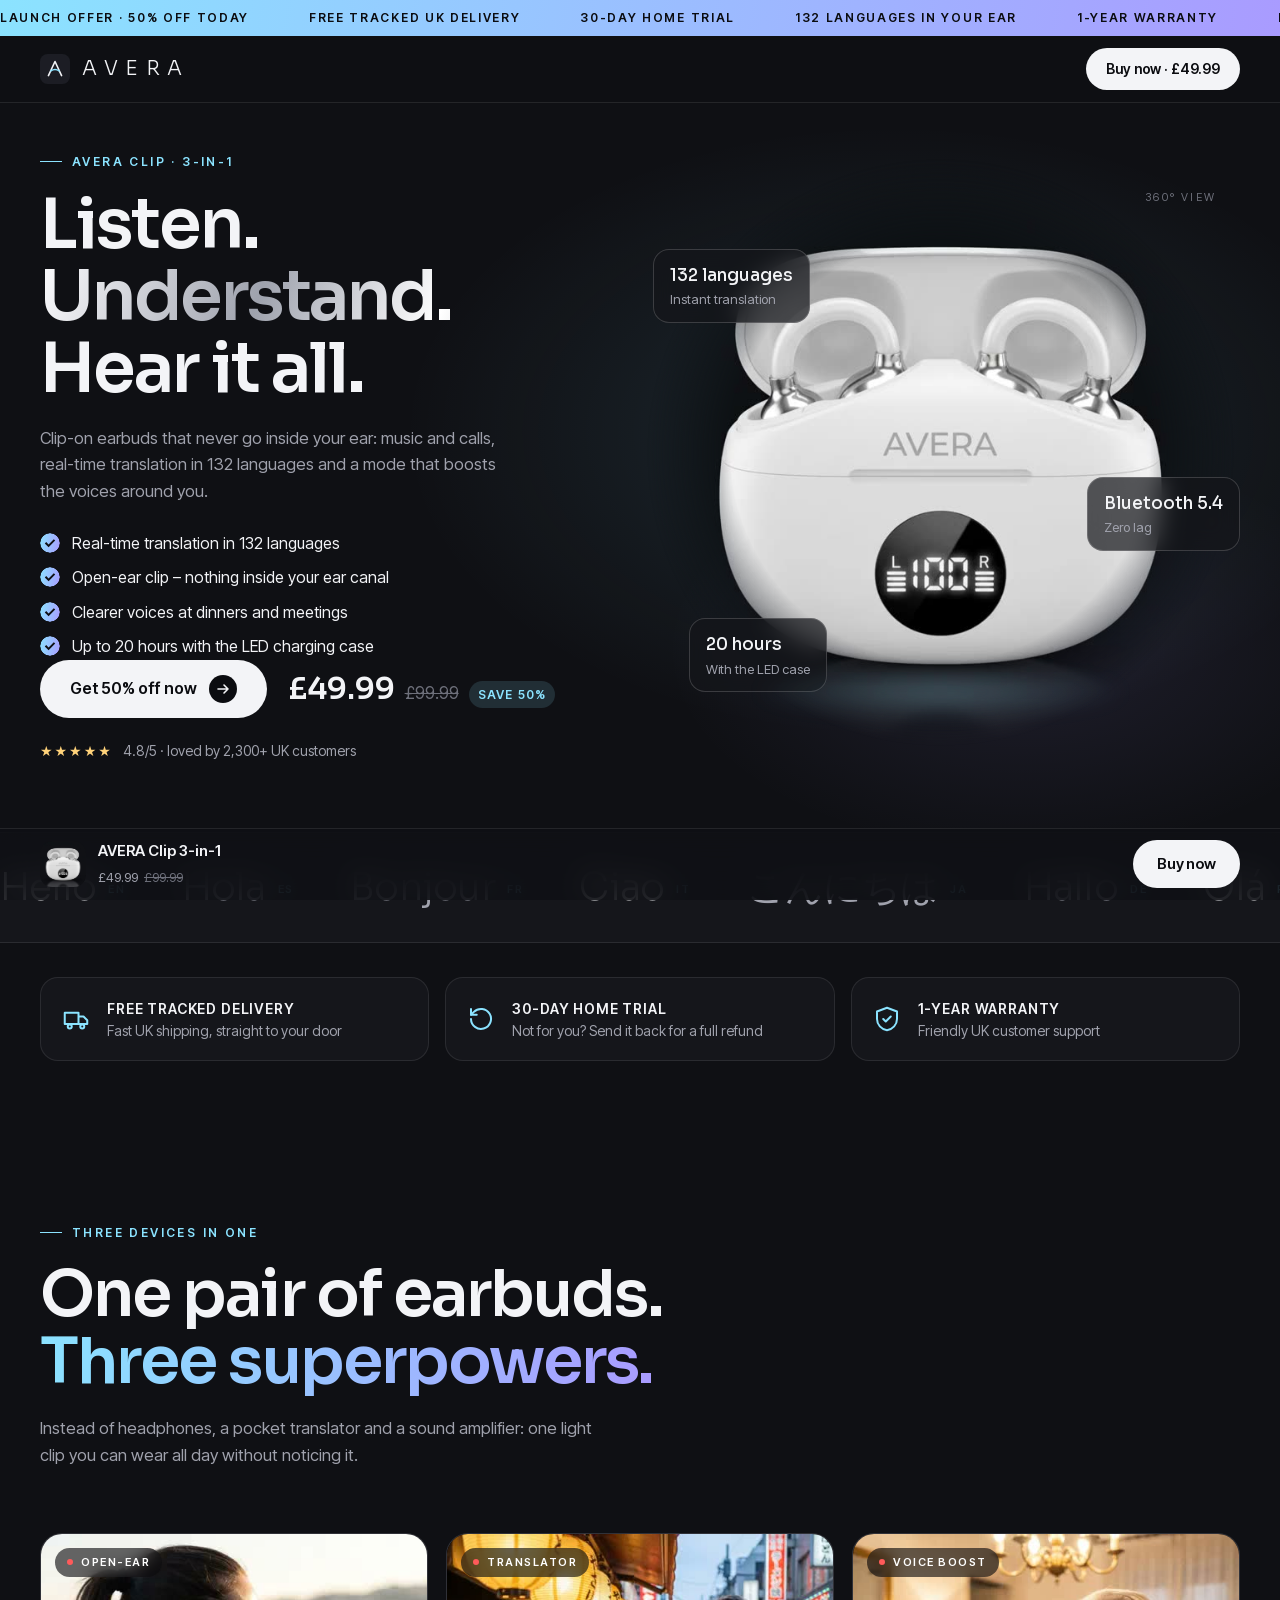
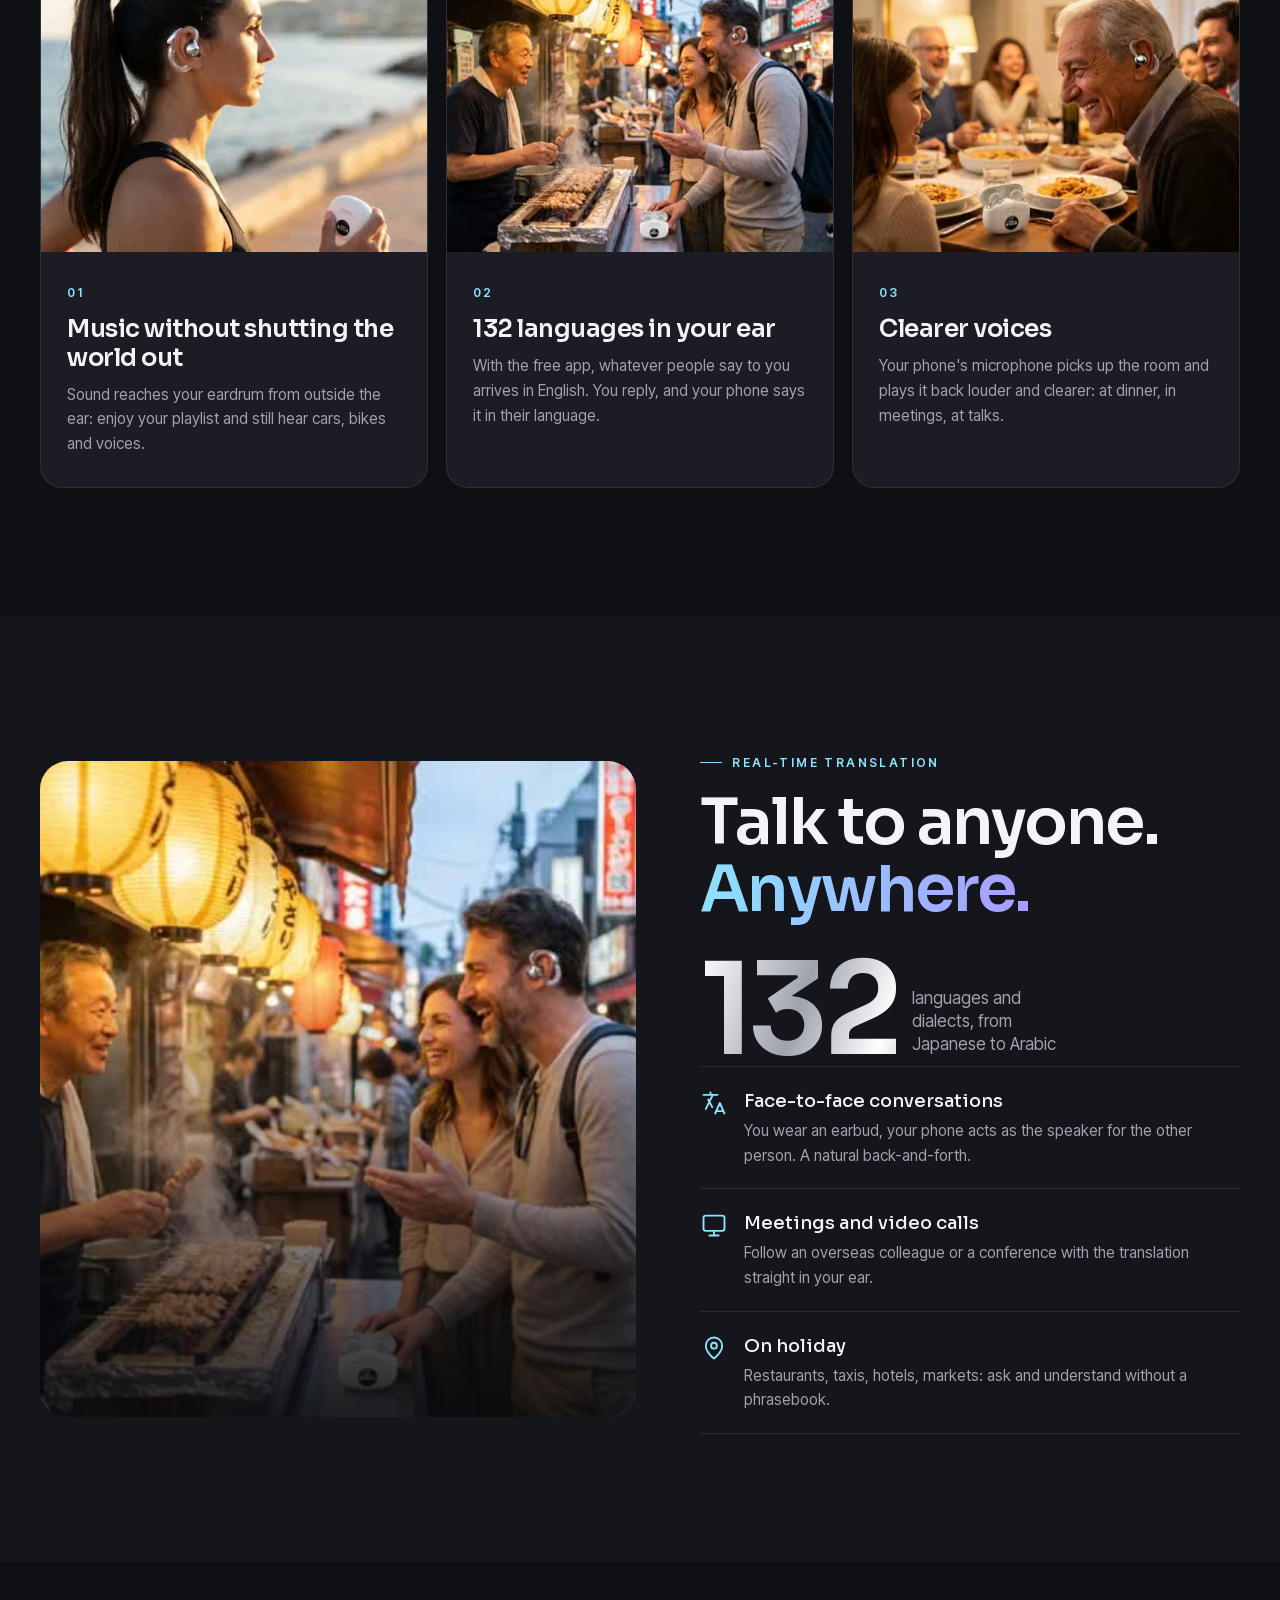
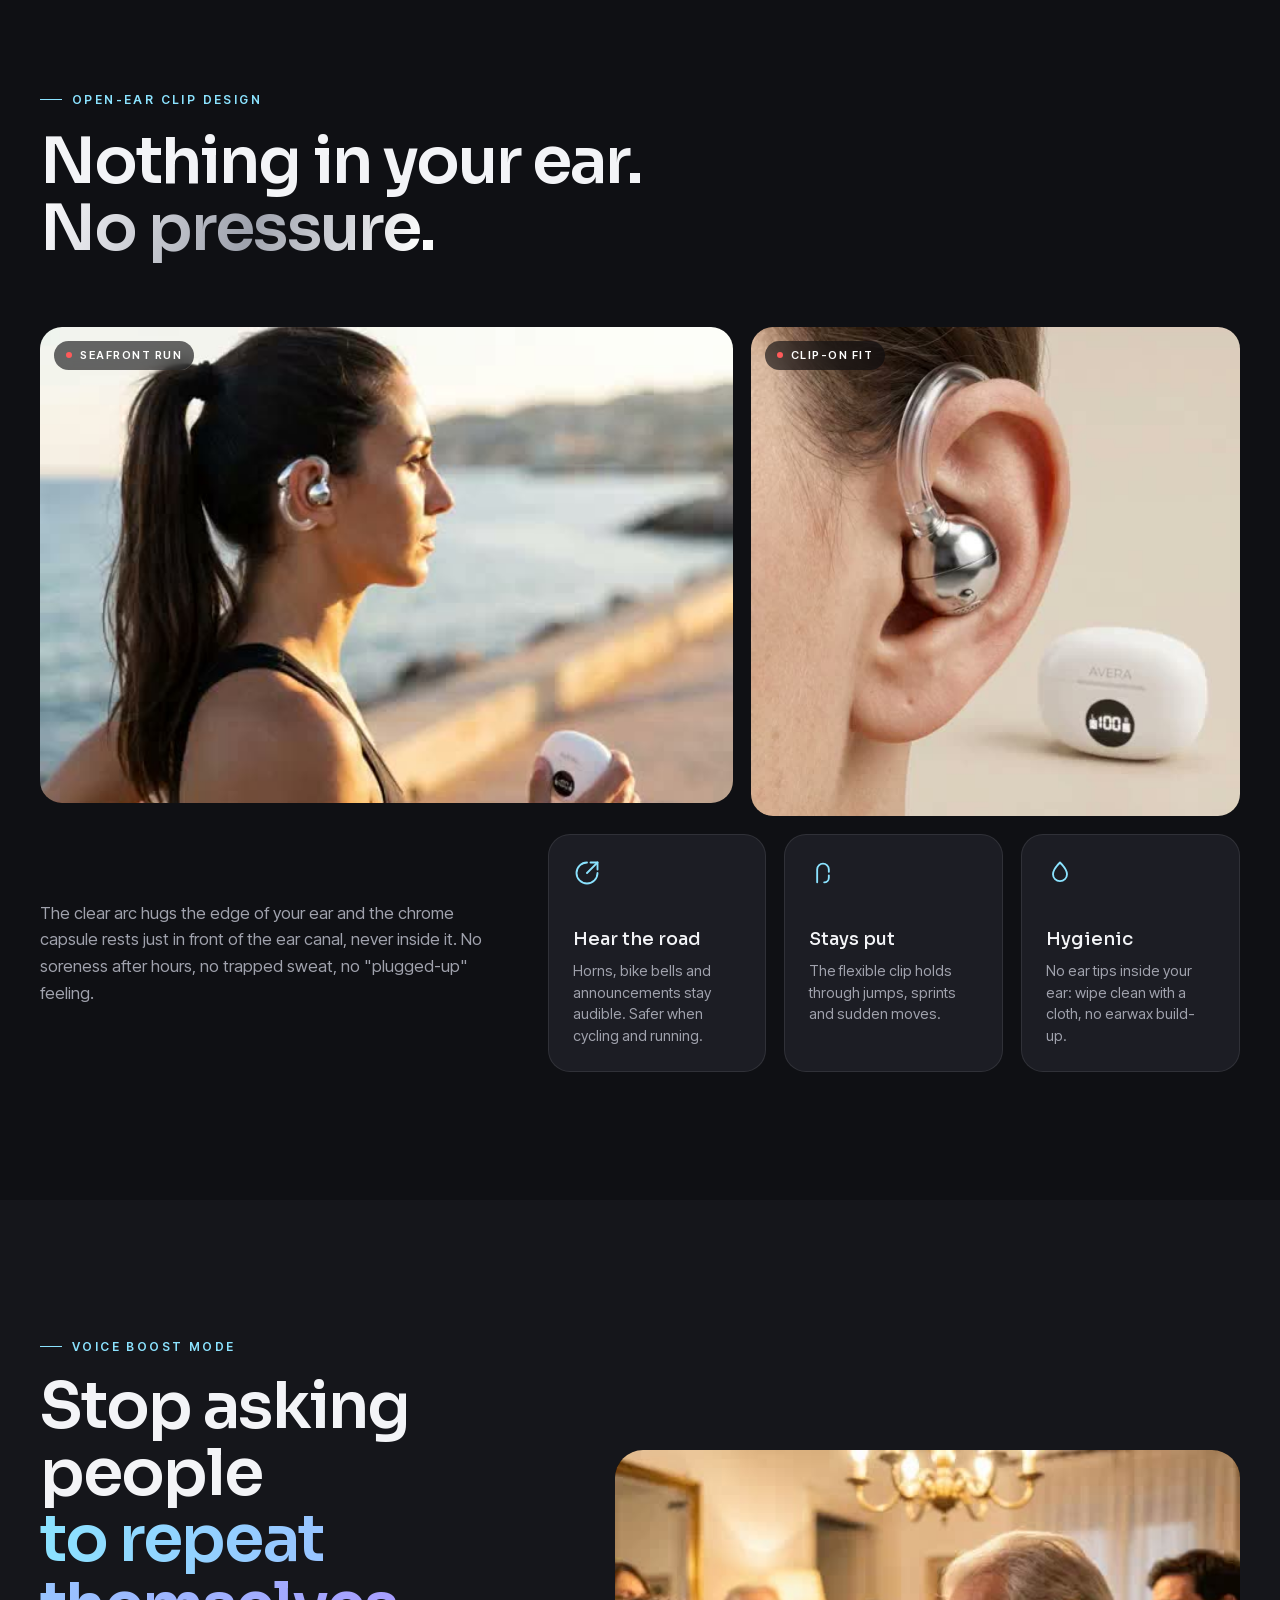
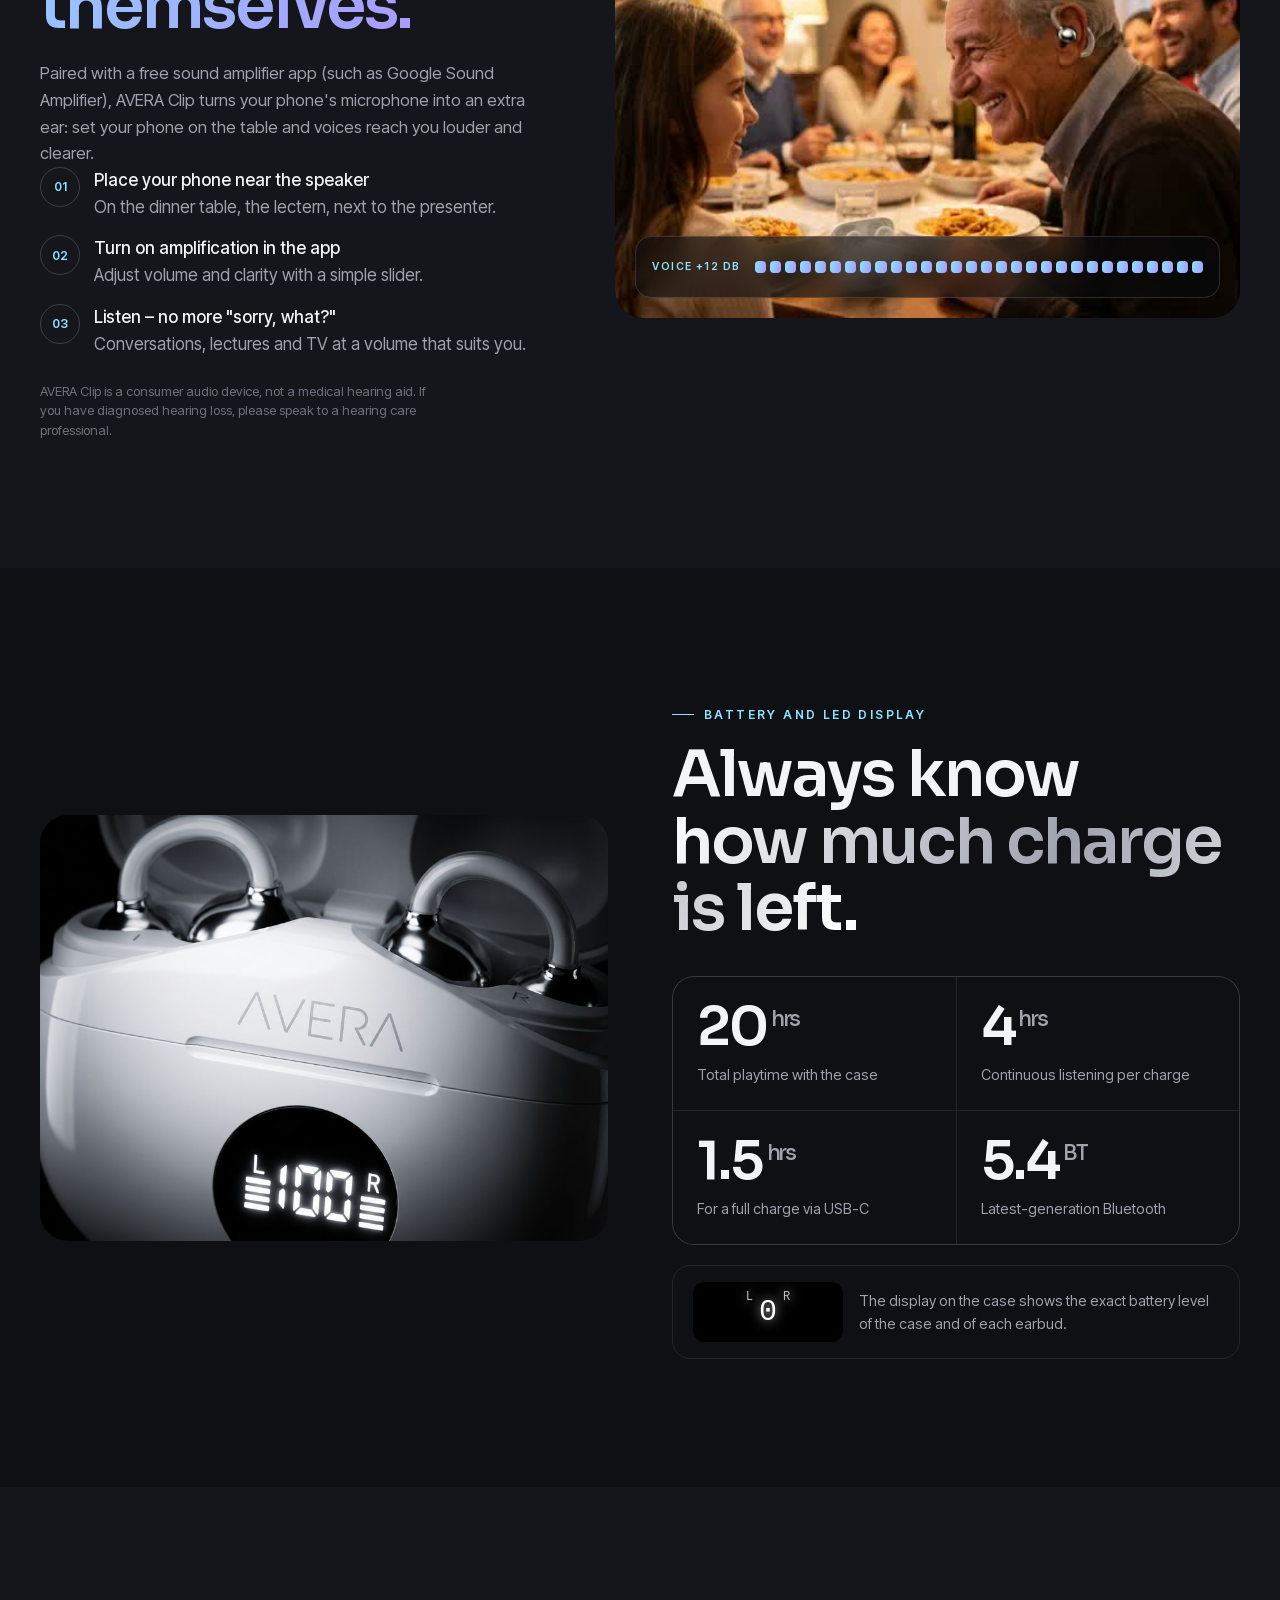
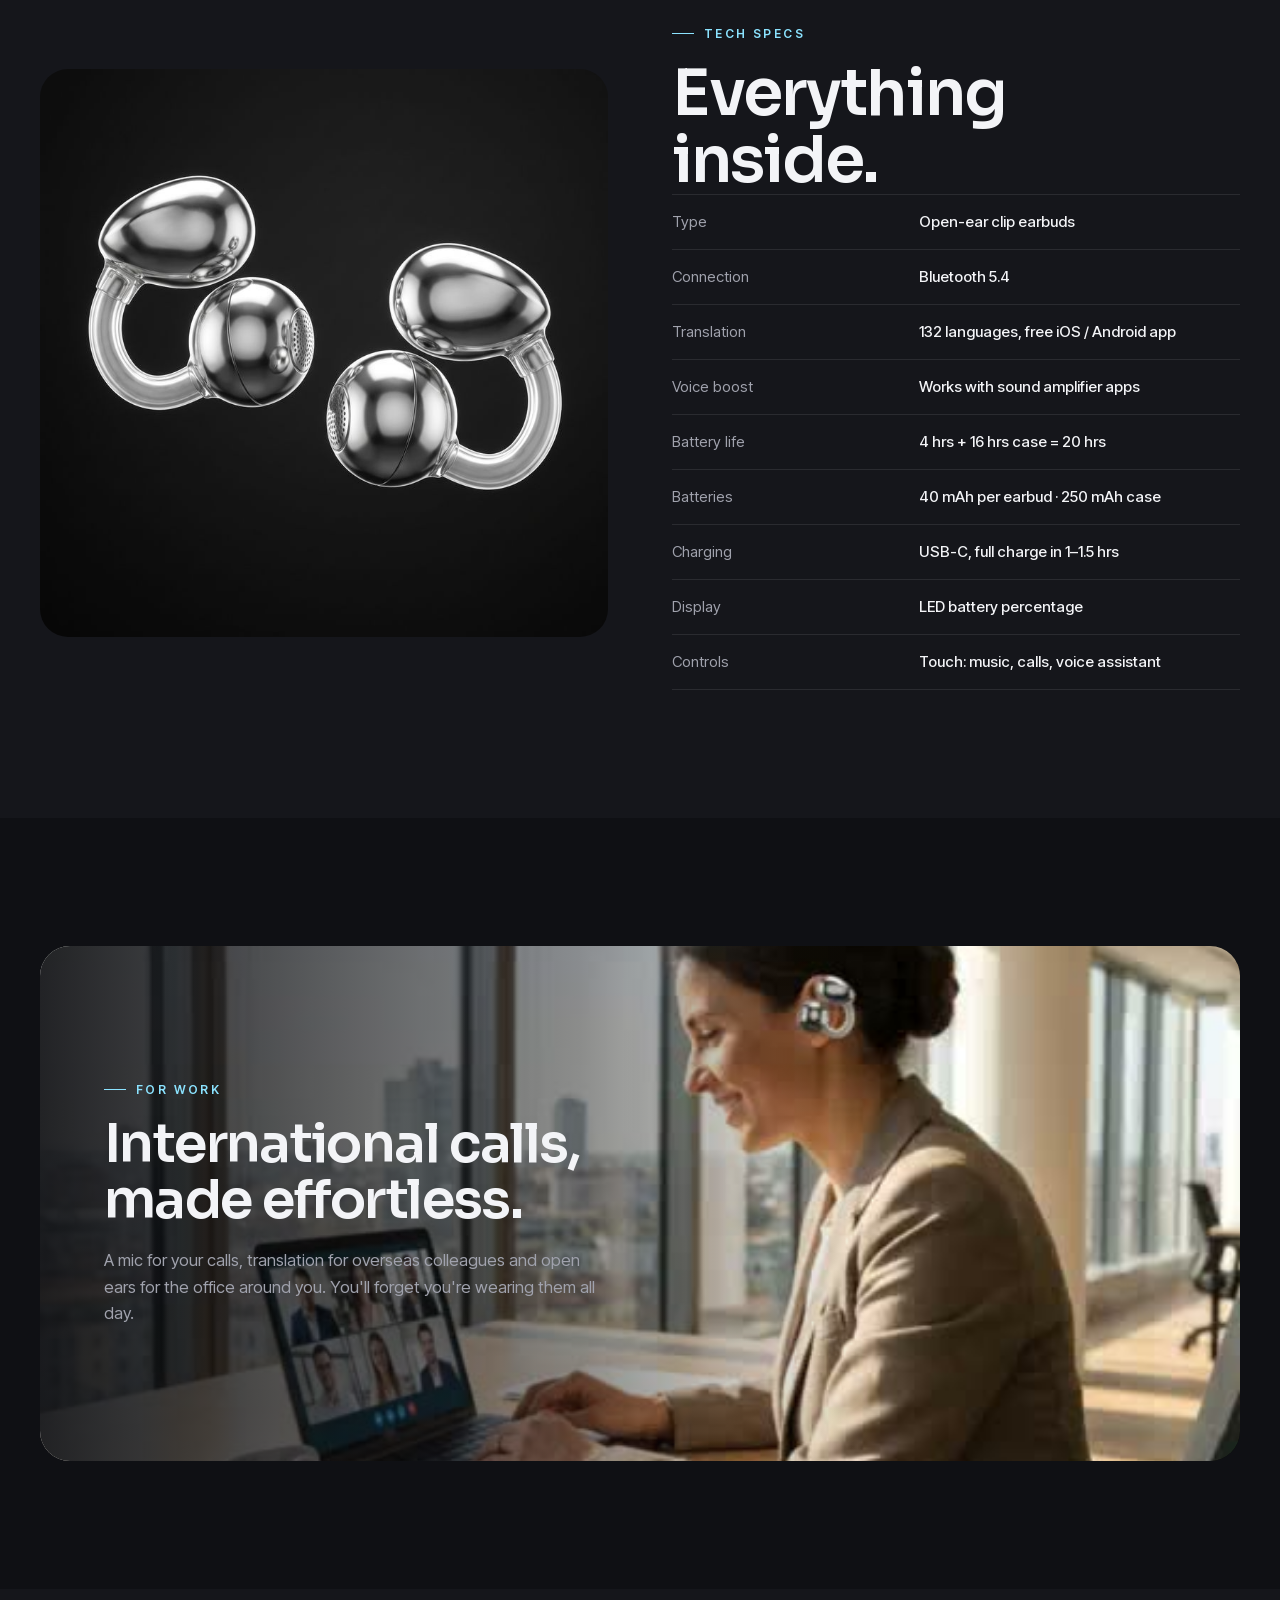
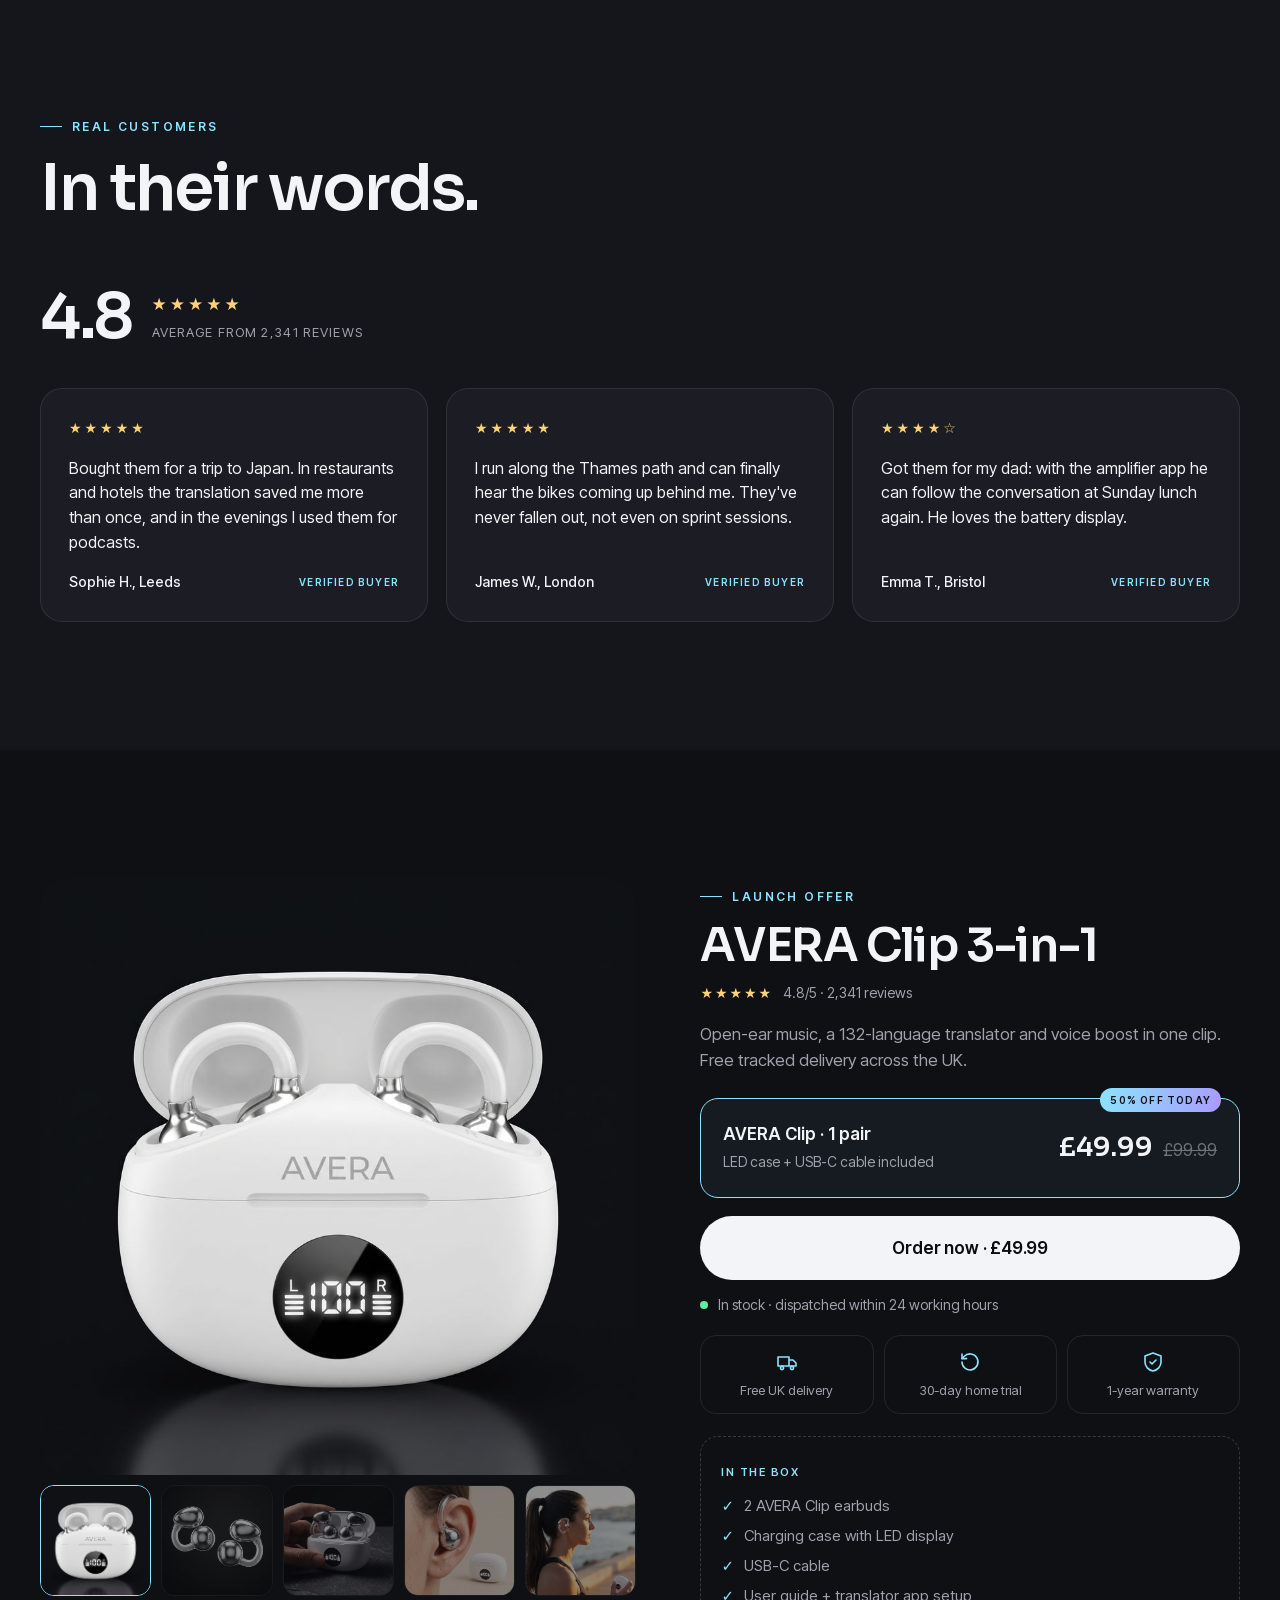
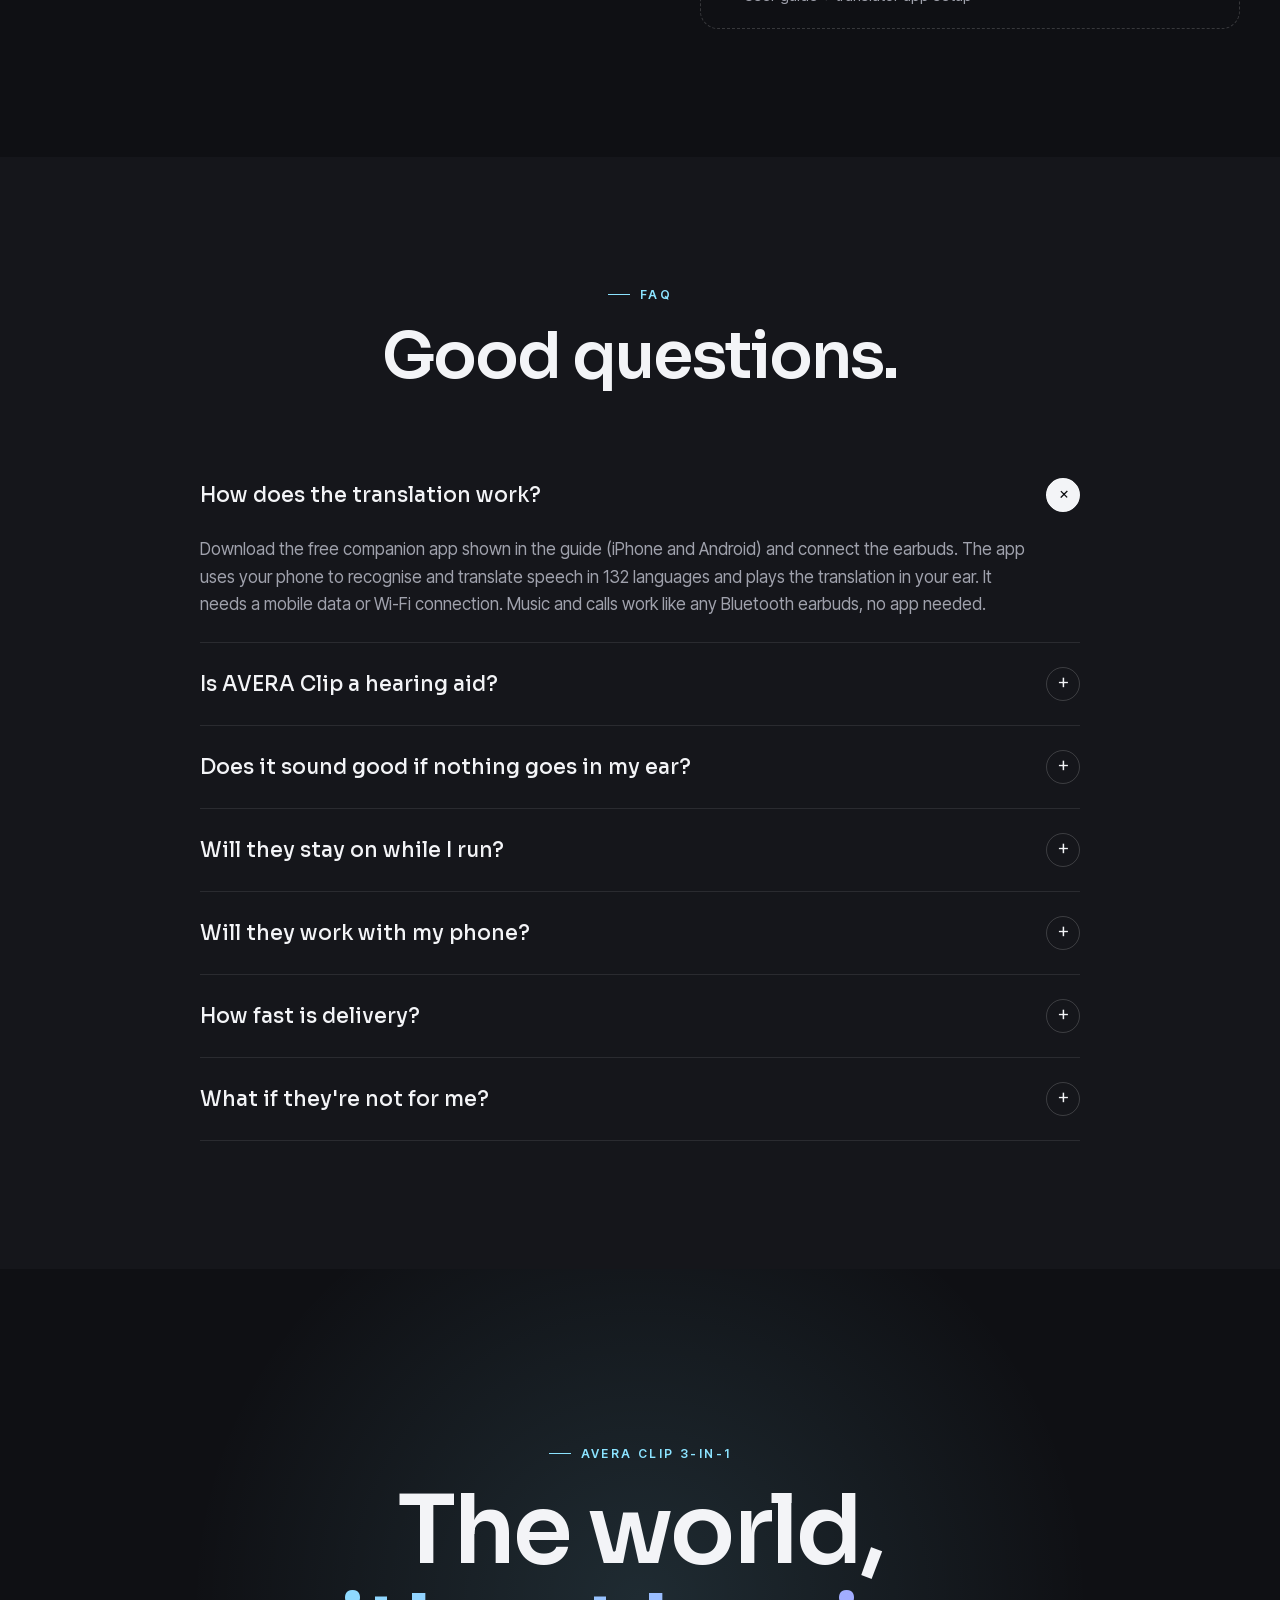
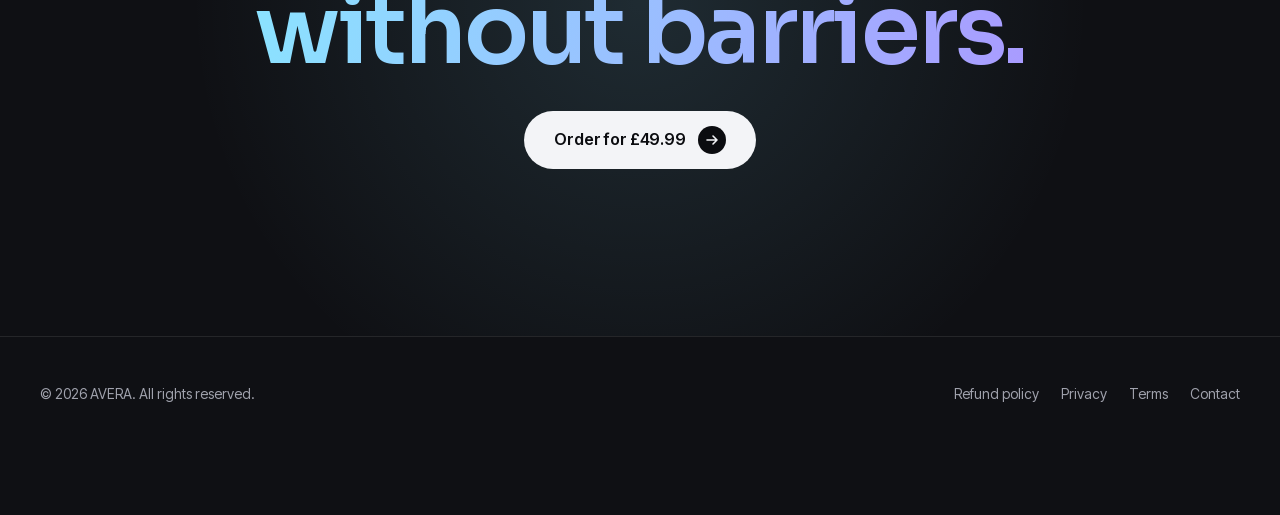
==== commit 389f34be: "Versione inglese UK, poster sotto i video, video a tutto riquadro nel wrapper CC Co-Authored-By: Cla" ====
--- a/index.html
+++ b/index.html
@@ -1,112 +1,114 @@
 <!DOCTYPE html>
-<html lang="it">
+<html lang="en-GB">
 <head>
 <meta charset="utf-8">
 <meta name="viewport" content="width=device-width,initial-scale=1">
-<title>AVERA Clip 3-in-1 &#8211; Auricolari open-ear con traduttore</title>
-<meta name="description" content="AVERA Clip: auricolari a clip open-ear 3-in-1. Musica senza chiudere l'orecchio, traduzione in tempo reale in 132 lingue e modalit&#224; amplificatore. Display LED, 20 ore di autonomia.">
-<link rel="stylesheet" href="https://camillithomas7-prog.github.io/avera-clip/style-a5777e8b.css">
+<title>AVERA Clip 3-in-1 &#8211; Open-ear translator earbuds</title>
+<meta name="description" content="AVERA Clip: 3-in-1 open-ear clip earbuds. Music without blocking your ears, real-time translation in 132 languages and an app-based voice boost mode. LED display, up to 20 hours of battery.">
+<link rel="stylesheet" href="https://camillithomas7-prog.github.io/avera-clip/style-f54c1eb9.css">
 </head>
 <body>
 <div class="av">
 
 <div class="av-bar"><div class="av-bar-t">
-<span>OFFERTA DI LANCIO &#183; -50% OGGI</span><span>SPEDIZIONE GRATUITA IN ITALIA</span><span>RESO GRATUITO 30 GIORNI</span><span>132 LINGUE NELL'ORECCHIO</span><span>GARANZIA 24 MESI</span>
-<span>OFFERTA DI LANCIO &#183; -50% OGGI</span><span>SPEDIZIONE GRATUITA IN ITALIA</span><span>RESO GRATUITO 30 GIORNI</span><span>132 LINGUE NELL'ORECCHIO</span><span>GARANZIA 24 MESI</span>
+<span>LAUNCH OFFER &#183; 50% OFF TODAY</span><span>FREE TRACKED UK DELIVERY</span><span>30-DAY HOME TRIAL</span><span>132 LANGUAGES IN YOUR EAR</span><span>1-YEAR WARRANTY</span>
+<span>LAUNCH OFFER &#183; 50% OFF TODAY</span><span>FREE TRACKED UK DELIVERY</span><span>30-DAY HOME TRIAL</span><span>132 LANGUAGES IN YOUR EAR</span><span>1-YEAR WARRANTY</span>
 </div></div>
 
 <header class="av-head"><div class="av-wrap">
 <a class="av-logo" href="/checkout"><svg viewBox="0 0 64 64"><rect width="64" height="64" rx="16" fill="#1c1d24"/><path d="M18 46 32 16l14 30" fill="none" stroke="#f3f4f7" stroke-width="3.4" stroke-linecap="round" stroke-linejoin="round"/><path d="M23 36c6-4 12-4 18 0" fill="none" stroke="#8be3ff" stroke-width="3.4" stroke-linecap="round"/></svg>AVERA</a>
-<a class="av-cta" href="/checkout">Acquista &#183; 49,99 &#8364;</a>
+<a class="av-cta" href="/checkout">Buy now &#183; &#163;49.99</a>
 </div></header>
 
 <section class="av-hero"><div class="av-wrap av-hero-in">
 <div>
 <span class="av-kick">AVERA Clip &#183; 3-in-1</span>
-<h1>Ascolta.<br><span class="av-chr">Capisci.</span><br>Senti tutto.</h1>
-<p class="av-lead">Auricolari a clip che non entrano nell'orecchio: musica e chiamate, traduzione in tempo reale in 132 lingue e una modalit&#224; che amplifica le voci intorno a te.</p>
+<h1>Listen.<br><span class="av-chr">Understand.</span><br>Hear it all.</h1>
+<p class="av-lead">Clip-on earbuds that never go inside your ear: music and calls, real-time translation in 132 languages and a mode that boosts the voices around you.</p>
 <ul class="av-ticks">
-<li>Traduzione in tempo reale in 132 lingue</li>
-<li>Clip open-ear: niente nel condotto uditivo</li>
-<li>Voci pi&#249; chiare a cena e in riunione</li>
-<li>Fino a 20 ore con la custodia LED</li>
+<li>Real-time translation in 132 languages</li>
+<li>Open-ear clip &#8211; nothing inside your ear canal</li>
+<li>Clearer voices at dinners and meetings</li>
+<li>Up to 20 hours with the LED charging case</li>
 </ul>
 <div class="av-buy">
-<a class="av-cta av-cta--pulse" href="/checkout">Approfitta del -50% <svg viewBox="0 0 28 28"><circle cx="14" cy="14" r="14" fill="#0b0c10"/><path d="M9 14h10m-4-4 4 4-4 4" fill="none" stroke="#f3f4f7" stroke-width="1.6" stroke-linecap="round" stroke-linejoin="round"/></svg></a>
-<div class="av-price"><b>49,99 &#8364;</b><s>99,99 &#8364;</s><span>-50%</span></div>
-</div>
-<div class="av-stars"><i>&#9733;&#9733;&#9733;&#9733;&#9733;</i> 4,8/5 &#183; oltre 2.300 clienti in Italia</div>
+<a class="av-cta av-cta--pulse" href="/checkout">Get 50% off now <svg viewBox="0 0 28 28"><circle cx="14" cy="14" r="14" fill="#0b0c10"/><path d="M9 14h10m-4-4 4 4-4 4" fill="none" stroke="#f3f4f7" stroke-width="1.6" stroke-linecap="round" stroke-linejoin="round"/></svg></a>
+<div class="av-price"><b>&#163;49.99</b><s>&#163;99.99</s><span>SAVE 50%</span></div>
+</div>
+<div class="av-stars"><i>&#9733;&#9733;&#9733;&#9733;&#9733;</i> 4.8/5 &#183; loved by 2,300+ UK customers</div>
 </div>
 <div class="av-stage">
-<video src="https://camillithomas7-prog.github.io/avera-clip/assets/v-rot.mp4" autoplay muted loop playsinline preload="auto"></video>
+<div class="av-stage-m"><img src="https://camillithomas7-prog.github.io/avera-clip/assets/po-rot.jpg" alt="AVERA Clip charging case with earbuds">
+<video src="https://camillithomas7-prog.github.io/avera-clip/assets/v-rot.mp4" autoplay muted loop playsinline preload="auto"></video></div>
 <span class="av-deg">360&#176; view</span>
-<div class="av-badge av-badge--a"><b>132 lingue</b>Traduzione istantanea</div>
-<div class="av-badge av-badge--b"><b>Bluetooth 5.4</b>Zero ritardo</div>
-<div class="av-badge av-badge--c"><b>20 ore</b>Con la custodia LED</div>
+<div class="av-badge av-badge--a"><b>132 languages</b>Instant translation</div>
+<div class="av-badge av-badge--b"><b>Bluetooth 5.4</b>Zero lag</div>
+<div class="av-badge av-badge--c"><b>20 hours</b>With the LED case</div>
 </div>
 </div></section>
 
 <div class="av-mq"><div class="av-mq-t">
-<span>Ciao<em>IT</em></span><span>Hello<em>EN</em></span><span>Hola<em>ES</em></span><span>Bonjour<em>FR</em></span><span>&#12371;&#12435;&#12395;&#12385;&#12399;<em>JA</em></span><span>Hallo<em>DE</em></span><span>Ol&#225;<em>PT</em></span><span>&#20320;&#22909;<em>ZH</em></span><span>Merhaba<em>TR</em></span><span>&#50504;&#45397;&#54616;&#49464;&#50836;<em>KO</em></span><span>&#1055;&#1088;&#1080;&#1074;&#1077;&#1090;<em>RU</em></span><span>&#1605;&#1585;&#1581;&#1576;&#1575;<em>AR</em></span>
-<span>Ciao<em>IT</em></span><span>Hello<em>EN</em></span><span>Hola<em>ES</em></span><span>Bonjour<em>FR</em></span><span>&#12371;&#12435;&#12395;&#12385;&#12399;<em>JA</em></span><span>Hallo<em>DE</em></span><span>Ol&#225;<em>PT</em></span><span>&#20320;&#22909;<em>ZH</em></span><span>Merhaba<em>TR</em></span><span>&#50504;&#45397;&#54616;&#49464;&#50836;<em>KO</em></span><span>&#1055;&#1088;&#1080;&#1074;&#1077;&#1090;<em>RU</em></span><span>&#1605;&#1585;&#1581;&#1576;&#1575;<em>AR</em></span>
+<span>Hello<em>EN</em></span><span>Hola<em>ES</em></span><span>Bonjour<em>FR</em></span><span>Ciao<em>IT</em></span><span>&#12371;&#12435;&#12395;&#12385;&#12399;<em>JA</em></span><span>Hallo<em>DE</em></span><span>Ol&#225;<em>PT</em></span><span>&#20320;&#22909;<em>ZH</em></span><span>Merhaba<em>TR</em></span><span>&#50504;&#45397;&#54616;&#49464;&#50836;<em>KO</em></span><span>Cze&#347;&#263;<em>PL</em></span><span>&#1605;&#1585;&#1581;&#1576;&#1575;<em>AR</em></span>
+<span>Hello<em>EN</em></span><span>Hola<em>ES</em></span><span>Bonjour<em>FR</em></span><span>Ciao<em>IT</em></span><span>&#12371;&#12435;&#12395;&#12385;&#12399;<em>JA</em></span><span>Hallo<em>DE</em></span><span>Ol&#225;<em>PT</em></span><span>&#20320;&#22909;<em>ZH</em></span><span>Merhaba<em>TR</em></span><span>&#50504;&#45397;&#54616;&#49464;&#50836;<em>KO</em></span><span>Cze&#347;&#263;<em>PL</em></span><span>&#1605;&#1585;&#1581;&#1576;&#1575;<em>AR</em></span>
 </div></div>
 
 <div class="av-wrap av-trust">
-<div><svg class="av-ico" viewBox="0 0 24 24"><path d="M3 7h11v9H3zM14 10h4l3 3v3h-7"/><circle cx="7" cy="18" r="1.6"/><circle cx="17" cy="18" r="1.6"/></svg><div><b>SPEDIZIONE GRATUITA</b><p>Corriere tracciato in tutta Italia</p></div></div>
-<div><svg class="av-ico" viewBox="0 0 24 24"><path d="M4 12a8 8 0 1 0 2.3-5.7L4 8.6"/><path d="M4 4v4.6h4.6"/></svg><div><b>RESO IN 30 GIORNI</b><p>Non ti convincono? Rimborso completo</p></div></div>
-<div><svg class="av-ico" viewBox="0 0 24 24"><path d="M12 3 4 6v6c0 4.5 3.4 8.2 8 9 4.6-.8 8-4.5 8-9V6z"/><path d="m9 12 2 2 4-4"/></svg><div><b>GARANZIA 24 MESI</b><p>Assistenza clienti in italiano</p></div></div>
+<div><svg class="av-ico" viewBox="0 0 24 24"><path d="M3 7h11v9H3zM14 10h4l3 3v3h-7"/><circle cx="7" cy="18" r="1.6"/><circle cx="17" cy="18" r="1.6"/></svg><div><b>FREE TRACKED DELIVERY</b><p>Fast UK shipping, straight to your door</p></div></div>
+<div><svg class="av-ico" viewBox="0 0 24 24"><path d="M4 12a8 8 0 1 0 2.3-5.7L4 8.6"/><path d="M4 4v4.6h4.6"/></svg><div><b>30-DAY HOME TRIAL</b><p>Not for you? Send it back for a full refund</p></div></div>
+<div><svg class="av-ico" viewBox="0 0 24 24"><path d="M12 3 4 6v6c0 4.5 3.4 8.2 8 9 4.6-.8 8-4.5 8-9V6z"/><path d="m9 12 2 2 4-4"/></svg><div><b>1-YEAR WARRANTY</b><p>Friendly UK customer support</p></div></div>
 </div>
 
 <section class="av-sec"><div class="av-wrap">
 <div class="av-shead av-rv">
-<span class="av-kick">Tre dispositivi in uno</span>
-<h2>Un paio di auricolari.<br><span class="av-gr">Tre superpoteri.</span></h2>
-<p class="av-lead">Al posto di cuffie, traduttore tascabile e amplificatore: un'unica clip leggera che porti tutto il giorno senza accorgertene.</p>
+<span class="av-kick">Three devices in one</span>
+<h2>One pair of earbuds.<br><span class="av-gr">Three superpowers.</span></h2>
+<p class="av-lead">Instead of headphones, a pocket translator and a sound amplifier: one light clip you can wear all day without noticing it.</p>
 </div>
 <div class="av-three">
-<article class="av-card"><div class="av-vid"><video src="https://camillithomas7-prog.github.io/avera-clip/assets/v-run.mp4" autoplay muted loop playsinline preload="auto"></video><span class="av-tag">Open-ear</span></div><div class="av-card-b"><small>01</small><h3>Musica senza isolarti</h3><p>Il suono arriva al timpano dall'esterno: ascolti la tua playlist e continui a sentire auto, bici e voci.</p></div></article>
-<article class="av-card"><div class="av-vid"><video src="https://camillithomas7-prog.github.io/avera-clip/assets/v-travel.mp4" autoplay muted loop playsinline preload="auto"></video><span class="av-tag">Traduttore</span></div><div class="av-card-b"><small>02</small><h3>132 lingue nell'orecchio</h3><p>Con l'app gratuita, quello che ti dicono arriva tradotto in italiano. Tu rispondi e il telefono lo dice nella loro lingua.</p></div></article>
-<article class="av-card"><div class="av-vid"><video src="https://camillithomas7-prog.github.io/avera-clip/assets/v-senior.mp4" autoplay muted loop playsinline preload="auto"></video><span class="av-tag">Amplificatore</span></div><div class="av-card-b"><small>03</small><h3>Voci pi&#249; chiare</h3><p>Il microfono del telefono capta l'ambiente e te lo restituisce pi&#249; forte e nitido: a tavola, in riunione, in conferenza.</p></div></article>
+<article class="av-card"><div class="av-vid"><img src="https://camillithomas7-prog.github.io/avera-clip/assets/po-run.jpg" alt=""><video src="https://camillithomas7-prog.github.io/avera-clip/assets/v-run.mp4" autoplay muted loop playsinline preload="auto"></video><span class="av-tag">Open-ear</span></div><div class="av-card-b"><small>01</small><h3>Music without shutting the world out</h3><p>Sound reaches your eardrum from outside the ear: enjoy your playlist and still hear cars, bikes and voices.</p></div></article>
+<article class="av-card"><div class="av-vid"><img src="https://camillithomas7-prog.github.io/avera-clip/assets/po-travel.jpg" alt=""><video src="https://camillithomas7-prog.github.io/avera-clip/assets/v-travel.mp4" autoplay muted loop playsinline preload="auto"></video><span class="av-tag">Translator</span></div><div class="av-card-b"><small>02</small><h3>132 languages in your ear</h3><p>With the free app, whatever people say to you arrives in English. You reply, and your phone says it in their language.</p></div></article>
+<article class="av-card"><div class="av-vid"><img src="https://camillithomas7-prog.github.io/avera-clip/assets/po-senior.jpg" alt=""><video src="https://camillithomas7-prog.github.io/avera-clip/assets/v-senior.mp4" autoplay muted loop playsinline preload="auto"></video><span class="av-tag">Voice boost</span></div><div class="av-card-b"><small>03</small><h3>Clearer voices</h3><p>Your phone's microphone picks up the room and plays it back louder and clearer: at dinner, in meetings, at talks.</p></div></article>
 </div>
 </div></section>
 
 <section class="av-sec av-band"><div class="av-wrap av-tr">
 <div class="av-vid">
+<img src="https://camillithomas7-prog.github.io/avera-clip/assets/po-travel.jpg" alt="">
 <video src="https://camillithomas7-prog.github.io/avera-clip/assets/v-travel.mp4" autoplay muted loop playsinline preload="auto"></video>
 <div class="av-chat">
-<div class="av-bub av-bub--a"><small>Giapponese &#8594; Italiano</small>Benvenuti! Cosa vi preparo stasera?</div>
-<div class="av-bub av-bub--b"><small>Tu &#183; Italiano &#8594; Giapponese</small>Due spiedini di pollo e uno di verdure, grazie.</div>
-<div class="av-bub av-bub--a"><small>Giapponese &#8594; Italiano</small>Ottima scelta. Li volete con salsa tare?</div>
-<div class="av-bub av-bub--b"><small>Tu &#183; Italiano &#8594; Giapponese</small>S&#236;, e un po' piccanti per favore!</div>
+<div class="av-bub av-bub--a"><small>Japanese &#8594; English</small>Welcome! What can I make for you tonight?</div>
+<div class="av-bub av-bub--b"><small>You &#183; English &#8594; Japanese</small>Two chicken skewers and one veggie, please.</div>
+<div class="av-bub av-bub--a"><small>Japanese &#8594; English</small>Great choice. Would you like tare sauce?</div>
+<div class="av-bub av-bub--b"><small>You &#183; English &#8594; Japanese</small>Yes please &#8211; and a bit spicy!</div>
 </div>
 </div>
 <div>
 <div class="av-rv">
-<span class="av-kick">Traduzione in tempo reale</span>
-<h2 style="margin-top:18px">Parla con chiunque.<br><span class="av-gr">Ovunque.</span></h2>
-<div class="av-big"><b class="av-chr">132</b><span>lingue e dialetti, dal giapponese all'arabo</span></div>
+<span class="av-kick">Real-time translation</span>
+<h2 style="margin-top:18px">Talk to anyone.<br><span class="av-gr">Anywhere.</span></h2>
+<div class="av-big"><b class="av-chr">132</b><span>languages and dialects, from Japanese to Arabic</span></div>
 </div>
 <ul class="av-list av-rv">
-<li><svg class="av-ico" viewBox="0 0 24 24"><path d="M3 5h12M9 3v2m1.5 10.5L7 9m-2 8 6-12"/><path d="m13 21 4-9 4 9m-7-2h6"/></svg><div><b>Conversazione faccia a faccia</b><p>Tieni un auricolare tu, il telefono fa da altoparlante per l'altra persona. Botta e risposta naturale.</p></div></li>
-<li><svg class="av-ico" viewBox="0 0 24 24"><rect x="3" y="4" width="18" height="13" rx="2"/><path d="M8 21h8M12 17v4"/></svg><div><b>Riunioni e videochiamate</b><p>Segui un collega straniero o una conferenza con la traduzione direttamente nell'orecchio.</p></div></li>
-<li><svg class="av-ico" viewBox="0 0 24 24"><path d="M12 21s-7-5.4-7-11a7 7 0 0 1 14 0c0 5.6-7 11-7 11z"/><circle cx="12" cy="10" r="2.5"/></svg><div><b>In viaggio</b><p>Ristoranti, taxi, hotel, mercati: chiedi e capisci senza tirare fuori il frasario.</p></div></li>
+<li><svg class="av-ico" viewBox="0 0 24 24"><path d="M3 5h12M9 3v2m1.5 10.5L7 9m-2 8 6-12"/><path d="m13 21 4-9 4 9m-7-2h6"/></svg><div><b>Face-to-face conversations</b><p>You wear an earbud, your phone acts as the speaker for the other person. A natural back-and-forth.</p></div></li>
+<li><svg class="av-ico" viewBox="0 0 24 24"><rect x="3" y="4" width="18" height="13" rx="2"/><path d="M8 21h8M12 17v4"/></svg><div><b>Meetings and video calls</b><p>Follow an overseas colleague or a conference with the translation straight in your ear.</p></div></li>
+<li><svg class="av-ico" viewBox="0 0 24 24"><path d="M12 21s-7-5.4-7-11a7 7 0 0 1 14 0c0 5.6-7 11-7 11z"/><circle cx="12" cy="10" r="2.5"/></svg><div><b>On holiday</b><p>Restaurants, taxis, hotels, markets: ask and understand without a phrasebook.</p></div></li>
 </ul>
 </div>
 </div></section>
 
 <section class="av-sec"><div class="av-wrap">
 <div class="av-shead av-rv">
-<span class="av-kick">Design a clip open-ear</span>
-<h2>Niente nel condotto.<br><span class="av-chr">Niente pressione.</span></h2>
+<span class="av-kick">Open-ear clip design</span>
+<h2>Nothing in your ear.<br><span class="av-chr">No pressure.</span></h2>
 </div>
 <div class="av-oe">
-<div class="av-vid av-oe-a"><video src="https://camillithomas7-prog.github.io/avera-clip/assets/v-run.mp4" autoplay muted loop playsinline preload="auto"></video><span class="av-tag">Corsa sul lungomare</span></div>
-<div class="av-vid av-oe-b"><video src="https://camillithomas7-prog.github.io/avera-clip/assets/v-ear.mp4" autoplay muted loop playsinline preload="auto"></video><span class="av-tag">Clip sull'orecchio</span></div>
-<div class="av-oe-t av-rv"><p class="av-lead">L'archetto trasparente abbraccia il bordo dell'orecchio e la capsula cromata si appoggia davanti al condotto, senza entrarci. Niente dolore dopo ore, niente sudore intrappolato, niente effetto "tappo".</p></div>
+<div class="av-vid av-oe-a"><img src="https://camillithomas7-prog.github.io/avera-clip/assets/po-run.jpg" alt=""><video src="https://camillithomas7-prog.github.io/avera-clip/assets/v-run.mp4" autoplay muted loop playsinline preload="auto"></video><span class="av-tag">Seafront run</span></div>
+<div class="av-vid av-oe-b"><img src="https://camillithomas7-prog.github.io/avera-clip/assets/po-ear.jpg" alt=""><video src="https://camillithomas7-prog.github.io/avera-clip/assets/v-ear.mp4" autoplay muted loop playsinline preload="auto"></video><span class="av-tag">Clip-on fit</span></div>
+<div class="av-oe-t av-rv"><p class="av-lead">The clear arc hugs the edge of your ear and the chrome capsule rests just in front of the ear canal, never inside it. No soreness after hours, no trapped sweat, no "plugged-up" feeling.</p></div>
 <div class="av-oe-c">
-<div class="av-stat"><svg class="av-ico" viewBox="0 0 24 24"><path d="M12 3a9 9 0 1 0 9 9"/><path d="m21 3-9 9"/><path d="M15 3h6v6"/></svg><b>Senti la strada</b><p>Clacson, campanelli e annunci restano udibili. Pi&#249; sicuro in bici e di corsa.</p></div>
-<div class="av-stat"><svg class="av-ico" viewBox="0 0 24 24"><path d="M7 20V9a5 5 0 0 1 10 0v2"/><path d="M13 20a4 4 0 0 0 4-4v-2"/></svg><b>Non cade</b><p>La clip flessibile tiene durante salti, scatti e movimenti bruschi.</p></div>
-<div class="av-stat"><svg class="av-ico" viewBox="0 0 24 24"><path d="M12 3c4 4 6 7 6 10a6 6 0 0 1-12 0c0-3 2-6 6-10z"/></svg><b>Igienico</b><p>Niente gommini nell'orecchio: si pulisce con un panno, nessun accumulo di cerume.</p></div>
+<div class="av-stat"><svg class="av-ico" viewBox="0 0 24 24"><path d="M12 3a9 9 0 1 0 9 9"/><path d="m21 3-9 9"/><path d="M15 3h6v6"/></svg><b>Hear the road</b><p>Horns, bike bells and announcements stay audible. Safer when cycling and running.</p></div>
+<div class="av-stat"><svg class="av-ico" viewBox="0 0 24 24"><path d="M7 20V9a5 5 0 0 1 10 0v2"/><path d="M13 20a4 4 0 0 0 4-4v-2"/></svg><b>Stays put</b><p>The flexible clip holds through jumps, sprints and sudden moves.</p></div>
+<div class="av-stat"><svg class="av-ico" viewBox="0 0 24 24"><path d="M12 3c4 4 6 7 6 10a6 6 0 0 1-12 0c0-3 2-6 6-10z"/></svg><b>Hygienic</b><p>No ear tips inside your ear: wipe clean with a cloth, no earwax build-up.</p></div>
 </div>
 </div>
 </div></section>
@@ -114,75 +116,77 @@
 <section class="av-sec av-band"><div class="av-wrap av-amp">
 <div>
 <div class="av-rv">
-<span class="av-kick">Modalit&#224; amplificatore</span>
-<h2 style="margin:18px 0 20px">Non farti pi&#249;<br><span class="av-gr">ripetere le cose.</span></h2>
-<p class="av-lead">Abbinati a un'app di amplificazione gratuita (come Sound Amplifier di Google), gli AVERA Clip trasformano il microfono del telefono in un orecchio in pi&#249;: appoggi lo smartphone sul tavolo e le voci ti arrivano pi&#249; forti e chiare.</p>
+<span class="av-kick">Voice boost mode</span>
+<h2 style="margin:18px 0 20px">Stop asking people<br><span class="av-gr">to repeat themselves.</span></h2>
+<p class="av-lead">Paired with a free sound amplifier app (such as Google Sound Amplifier), AVERA Clip turns your phone's microphone into an extra ear: set your phone on the table and voices reach you louder and clearer.</p>
 </div>
 <ol class="av-steps av-rv">
-<li><span>01</span><div><b>Appoggia il telefono vicino a chi parla</b>Sul tavolo della cena, sul leggio, accanto al relatore.</div></li>
-<li><span>02</span><div><b>Attiva l'amplificazione dall'app</b>Regoli volume e chiarezza con uno slider.</div></li>
-<li><span>03</span><div><b>Ascolta, senza chiedere "come?"</b>Conversazioni, lezioni e TV a un volume comodo per te.</div></li>
+<li><span>01</span><div><b>Place your phone near the speaker</b>On the dinner table, the lectern, next to the presenter.</div></li>
+<li><span>02</span><div><b>Turn on amplification in the app</b>Adjust volume and clarity with a simple slider.</div></li>
+<li><span>03</span><div><b>Listen &#8211; no more "sorry, what?"</b>Conversations, lectures and TV at a volume that suits you.</div></li>
 </ol>
-<p class="av-note">AVERA Clip &#232; un dispositivo audio di consumo e non &#232; un apparecchio acustico medicale. Per perdite uditive diagnosticate rivolgiti a un audioprotesista.</p>
+<p class="av-note">AVERA Clip is a consumer audio device, not a medical hearing aid. If you have diagnosed hearing loss, please speak to a hearing care professional.</p>
 </div>
 <div class="av-vid">
+<img src="https://camillithomas7-prog.github.io/avera-clip/assets/po-senior.jpg" alt="">
 <video src="https://camillithomas7-prog.github.io/avera-clip/assets/v-senior.mp4" autoplay muted loop playsinline preload="auto"></video>
-<div class="av-wave"><em>Voce +12 dB</em><i></i><i></i><i></i><i></i><i></i><i></i><i></i><i></i><i></i><i></i><i></i><i></i><i></i><i></i><i></i><i></i><i></i><i></i><i></i><i></i><i></i><i></i><i></i><i></i><i></i><i></i><i></i><i></i><i></i><i></i></div>
+<div class="av-wave"><em>Voice +12 dB</em><i></i><i></i><i></i><i></i><i></i><i></i><i></i><i></i><i></i><i></i><i></i><i></i><i></i><i></i><i></i><i></i><i></i><i></i><i></i><i></i><i></i><i></i><i></i><i></i><i></i><i></i><i></i><i></i><i></i><i></i></div>
 </div>
 </div></section>
 
 <section class="av-sec"><div class="av-wrap av-bat">
-<div class="av-bat-img"><img src="https://camillithomas7-prog.github.io/avera-clip/assets/d-led.jpg" alt="Display LED della custodia AVERA"></div>
-<div class="av-rv">
-<span class="av-kick">Autonomia e display LED</span>
-<h2 style="margin-top:18px">Sai sempre<br><span class="av-chr">quanta carica hai.</span></h2>
+<div class="av-bat-img"><img src="https://camillithomas7-prog.github.io/avera-clip/assets/d-led.jpg" alt="AVERA charging case LED display"></div>
+<div class="av-rv">
+<span class="av-kick">Battery and LED display</span>
+<h2 style="margin-top:18px">Always know<br><span class="av-chr">how much charge is left.</span></h2>
 <div class="av-nums">
-<div><b>20<sup>ore</sup></b><p>Autonomia totale con la custodia</p></div>
-<div><b>4<sup>ore</sup></b><p>Di ascolto continuo per ricarica</p></div>
-<div><b>1,5<sup>ore</sup></b><p>Per la ricarica completa via USB-C</p></div>
-<div><b>5.4<sup>BT</sup></b><p>Bluetooth di ultima generazione</p></div>
-</div>
-<div class="av-led"><div class="av-led-d"><small>L</small><span class="av-led-n"></span><small>R</small></div><p>Il display sulla custodia mostra la percentuale esatta della custodia e di ogni auricolare.</p></div>
+<div><b>20<sup>hrs</sup></b><p>Total playtime with the case</p></div>
+<div><b>4<sup>hrs</sup></b><p>Continuous listening per charge</p></div>
+<div><b>1.5<sup>hrs</sup></b><p>For a full charge via USB-C</p></div>
+<div><b>5.4<sup>BT</sup></b><p>Latest-generation Bluetooth</p></div>
+</div>
+<div class="av-led"><div class="av-led-d"><small>L</small><span class="av-led-n"></span><small>R</small></div><p>The display on the case shows the exact battery level of the case and of each earbud.</p></div>
 </div>
 </div></section>
 
 <section class="av-sec av-band"><div class="av-wrap av-float">
-<div class="av-float-img"><img src="https://camillithomas7-prog.github.io/avera-clip/assets/p-buds.jpg" alt="Auricolari AVERA Clip"></div>
-<div class="av-rv">
-<span class="av-kick">Scheda tecnica</span>
-<h2 style="margin-top:18px">Tutto quello<br>che c'&#232; dentro.</h2>
+<div class="av-float-img"><img src="https://camillithomas7-prog.github.io/avera-clip/assets/p-buds.jpg" alt="AVERA Clip earbuds"></div>
+<div class="av-rv">
+<span class="av-kick">Tech specs</span>
+<h2 style="margin-top:18px">Everything<br>inside.</h2>
 <dl class="av-spec">
-<dt>Tipologia</dt><dd>Auricolari a clip open-ear</dd>
-<dt>Connessione</dt><dd>Bluetooth 5.4</dd>
-<dt>Traduzione</dt><dd>132 lingue, app gratuita iOS / Android</dd>
-<dt>Amplificazione</dt><dd>Compatibile con app di amplificazione</dd>
-<dt>Autonomia</dt><dd>4 h + 16 h custodia = 20 h</dd>
-<dt>Batterie</dt><dd>40 mAh auricolare &#183; 250 mAh custodia</dd>
-<dt>Ricarica</dt><dd>USB-C, completa in 1&#8211;1,5 h</dd>
-<dt>Display</dt><dd>LED con percentuale di carica</dd>
-<dt>Comandi</dt><dd>Touch: musica, chiamate, assistente</dd>
+<dt>Type</dt><dd>Open-ear clip earbuds</dd>
+<dt>Connection</dt><dd>Bluetooth 5.4</dd>
+<dt>Translation</dt><dd>132 languages, free iOS / Android app</dd>
+<dt>Voice boost</dt><dd>Works with sound amplifier apps</dd>
+<dt>Battery life</dt><dd>4 hrs + 16 hrs case = 20 hrs</dd>
+<dt>Batteries</dt><dd>40 mAh per earbud &#183; 250 mAh case</dd>
+<dt>Charging</dt><dd>USB-C, full charge in 1&#8211;1.5 hrs</dd>
+<dt>Display</dt><dd>LED battery percentage</dd>
+<dt>Controls</dt><dd>Touch: music, calls, voice assistant</dd>
 </dl>
 </div>
 </div></section>
 
 <section class="av-sec"><div class="av-wrap">
 <div class="av-wide av-vid">
+<img src="https://camillithomas7-prog.github.io/avera-clip/assets/po-office.jpg" alt="">
 <video src="https://camillithomas7-prog.github.io/avera-clip/assets/v-office.mp4" autoplay muted loop playsinline preload="auto"></video>
 <div class="av-wide-t">
-<span class="av-kick">Per lavorare</span>
-<h2 style="font-size:clamp(32px,4.2vw,58px)">Le call internazionali,<br>senza sforzo.</h2>
-<p class="av-lead">Microfono per le chiamate, traduzione per i colleghi esteri e l'orecchio libero per l'ufficio intorno a te. Li dimentichi addosso per tutta la giornata.</p>
+<span class="av-kick">For work</span>
+<h2 style="font-size:clamp(32px,4.2vw,58px)">International calls,<br>made effortless.</h2>
+<p class="av-lead">A mic for your calls, translation for overseas colleagues and open ears for the office around you. You'll forget you're wearing them all day.</p>
 </div>
 </div>
 </div></section>
 
 <section class="av-sec av-band"><div class="av-wrap">
-<div class="av-shead av-rv"><span class="av-kick">Chi li usa</span><h2>Lo dicono loro.</h2></div>
-<div class="av-score av-rv"><b>4,8</b><div><i>&#9733;&#9733;&#9733;&#9733;&#9733;</i><p>Media su 2.341 recensioni</p></div></div>
+<div class="av-shead av-rv"><span class="av-kick">Real customers</span><h2>In their words.</h2></div>
+<div class="av-score av-rv"><b>4.8</b><div><i>&#9733;&#9733;&#9733;&#9733;&#9733;</i><p>Average from 2,341 reviews</p></div></div>
 <div class="av-revs">
-<div class="av-rev av-rv"><i>&#9733;&#9733;&#9733;&#9733;&#9733;</i><p>Li ho presi per il viaggio in Giappone. Al ristorante e in hotel la traduzione mi ha salvato pi&#249; volte, e la sera li usavo per i podcast.</p><div class="av-rev-who"><b>Giulia R.</b><span>Acquisto verificato</span></div></div>
-<div class="av-rev av-rv"><i>&#9733;&#9733;&#9733;&#9733;&#9733;</i><p>Corro sul lungotevere: finalmente sento le bici che arrivano alle spalle. Non mi sono mai caduti, nemmeno nelle ripetute.</p><div class="av-rev-who"><b>Marco T.</b><span>Acquisto verificato</span></div></div>
-<div class="av-rev av-rv"><i>&#9733;&#9733;&#9733;&#9733;&#9734;</i><p>Regalati a mio padre: con l'app di amplificazione a tavola segue di nuovo i discorsi. Il display della batteria per lui &#232; comodissimo.</p><div class="av-rev-who"><b>Francesca L.</b><span>Acquisto verificato</span></div></div>
+<div class="av-rev av-rv"><i>&#9733;&#9733;&#9733;&#9733;&#9733;</i><p>Bought them for a trip to Japan. In restaurants and hotels the translation saved me more than once, and in the evenings I used them for podcasts.</p><div class="av-rev-who"><b>Sophie H., Leeds</b><span>Verified buyer</span></div></div>
+<div class="av-rev av-rv"><i>&#9733;&#9733;&#9733;&#9733;&#9733;</i><p>I run along the Thames path and can finally hear the bikes coming up behind me. They've never fallen out, not even on sprint sessions.</p><div class="av-rev-who"><b>James W., London</b><span>Verified buyer</span></div></div>
+<div class="av-rev av-rv"><i>&#9733;&#9733;&#9733;&#9733;&#9734;</i><p>Got them for my dad: with the amplifier app he can follow the conversation at Sunday lunch again. He loves the battery display.</p><div class="av-rev-who"><b>Emma T., Bristol</b><span>Verified buyer</span></div></div>
 </div>
 </div></section>
 
@@ -198,49 +202,49 @@
 </div>
 </div>
 <div class="av-off-b">
-<span class="av-kick">Offerta di lancio</span>
+<span class="av-kick">Launch offer</span>
 <h2>AVERA Clip 3-in-1</h2>
-<div class="av-stars" style="margin-top:12px"><i>&#9733;&#9733;&#9733;&#9733;&#9733;</i> 4,8/5 &#183; 2.341 recensioni</div>
-<p class="av-lead">Musica open-ear, traduttore 132 lingue e amplificatore in un'unica clip. Spedizione gratuita in tutta Italia.</p>
-<div class="av-pack"><em>-50% oggi</em><div><b>AVERA Clip &#183; 1 paio</b><small>Custodia LED + cavo USB-C inclusi</small></div><div class="av-price"><b>49,99 &#8364;</b><s>99,99 &#8364;</s></div></div>
-<a class="av-cta av-cta--pulse" href="/checkout">Ordina ora &#183; 49,99 &#8364;</a>
-<p class="av-stock"><i></i>Disponibile &#183; spedito entro 24 ore lavorative</p>
+<div class="av-stars" style="margin-top:12px"><i>&#9733;&#9733;&#9733;&#9733;&#9733;</i> 4.8/5 &#183; 2,341 reviews</div>
+<p class="av-lead">Open-ear music, a 132-language translator and voice boost in one clip. Free tracked delivery across the UK.</p>
+<div class="av-pack"><em>50% off today</em><div><b>AVERA Clip &#183; 1 pair</b><small>LED case + USB-C cable included</small></div><div class="av-price"><b>&#163;49.99</b><s>&#163;99.99</s></div></div>
+<a class="av-cta av-cta--pulse" href="/checkout">Order now &#183; &#163;49.99</a>
+<p class="av-stock"><i></i>In stock &#183; dispatched within 24 working hours</p>
 <div class="av-mini">
-<div><svg class="av-ico" viewBox="0 0 24 24"><path d="M3 7h11v9H3zM14 10h4l3 3v3h-7"/><circle cx="7" cy="18" r="1.6"/><circle cx="17" cy="18" r="1.6"/></svg>Spedizione gratuita</div>
-<div><svg class="av-ico" viewBox="0 0 24 24"><path d="M4 12a8 8 0 1 0 2.3-5.7L4 8.6"/><path d="M4 4v4.6h4.6"/></svg>Reso entro 30 giorni</div>
-<div><svg class="av-ico" viewBox="0 0 24 24"><path d="M12 3 4 6v6c0 4.5 3.4 8.2 8 9 4.6-.8 8-4.5 8-9V6z"/><path d="m9 12 2 2 4-4"/></svg>Garanzia 24 mesi</div>
-</div>
-<div class="av-box"><b>Nella confezione</b><ul><li>2 auricolari AVERA Clip</li><li>Custodia di ricarica con display LED</li><li>Cavo USB-C</li><li>Manuale in italiano + guida all'app traduttore</li></ul></div>
+<div><svg class="av-ico" viewBox="0 0 24 24"><path d="M3 7h11v9H3zM14 10h4l3 3v3h-7"/><circle cx="7" cy="18" r="1.6"/><circle cx="17" cy="18" r="1.6"/></svg>Free UK delivery</div>
+<div><svg class="av-ico" viewBox="0 0 24 24"><path d="M4 12a8 8 0 1 0 2.3-5.7L4 8.6"/><path d="M4 4v4.6h4.6"/></svg>30-day home trial</div>
+<div><svg class="av-ico" viewBox="0 0 24 24"><path d="M12 3 4 6v6c0 4.5 3.4 8.2 8 9 4.6-.8 8-4.5 8-9V6z"/><path d="m9 12 2 2 4-4"/></svg>1-year warranty</div>
+</div>
+<div class="av-box"><b>In the box</b><ul><li>2 AVERA Clip earbuds</li><li>Charging case with LED display</li><li>USB-C cable</li><li>User guide + translator app setup</li></ul></div>
 </div>
 </div></section>
 
 <section class="av-sec av-band"><div class="av-wrap">
-<div class="av-shead av-shead--c av-rv"><span class="av-kick">Domande frequenti</span><h2>Tutto chiaro.</h2></div>
+<div class="av-shead av-shead--c av-rv"><span class="av-kick">FAQ</span><h2>Good questions.</h2></div>
 <div class="av-faq">
-<details open><summary>Come funziona la traduzione?</summary><p>Scarichi l'app gratuita indicata nel manuale (iOS e Android) e colleghi gli auricolari. L'app usa il telefono per riconoscere e tradurre la voce in 132 lingue e ti fa sentire la traduzione negli auricolari. Serve una connessione internet attiva.</p></details>
-<details><summary>Sono un apparecchio acustico?</summary><p>No. La modalit&#224; amplificatore usa app di amplificazione del suono (come Sound Amplifier di Google o app equivalenti su iPhone): il telefono capta l'audio ambientale e lo riproduce negli auricolari pi&#249; forte e chiaro. Aiuta in conversazioni e conferenze, ma non sostituisce un apparecchio acustico prescritto.</p></details>
-<details><summary>Si sente bene anche se non entrano nell'orecchio?</summary><p>S&#236;. La capsula &#232; orientata verso il condotto uditivo e porta il suono direttamente al timpano. Essendo open-ear, a volume molto alto in ambienti silenziosi chi ti sta vicino pu&#242; percepire un leggero suono.</p></details>
-<details><summary>Restano su mentre corro?</summary><p>La clip flessibile si aggancia al bordo dell'orecchio e si adatta a tutte le misure. Tiene durante corsa, bici, palestra e movimenti bruschi.</p></details>
-<details><summary>Sono compatibili con il mio telefono?</summary><p>Funzionano con qualsiasi smartphone, tablet o PC Bluetooth: iPhone, Android, Mac e Windows.</p></details>
-<details><summary>Quanto ci mette ad arrivare?</summary><p>Spediamo entro 24 ore lavorative con corriere tracciato. La consegna in Italia avviene in genere in 3&#8211;6 giorni lavorativi, gratis.</p></details>
-<details><summary>E se non mi trovo bene?</summary><p>Hai 30 giorni per restituirli e ricevere il rimborso completo. Inoltre AVERA Clip &#232; coperto da garanzia di 24 mesi.</p></details>
+<details open><summary>How does the translation work?</summary><p>Download the free companion app shown in the guide (iPhone and Android) and connect the earbuds. The app uses your phone to recognise and translate speech in 132 languages and plays the translation in your ear. It needs a mobile data or Wi-Fi connection. Music and calls work like any Bluetooth earbuds, no app needed.</p></details>
+<details><summary>Is AVERA Clip a hearing aid?</summary><p>No, it is not a medical device. Voice boost mode works with sound amplifier apps (such as Google Sound Amplifier or the equivalent on iPhone): your phone picks up the sound around you and plays it louder and clearer in your earbuds. It helps with conversations and talks, but it does not replace a prescribed hearing aid.</p></details>
+<details><summary>Does it sound good if nothing goes in my ear?</summary><p>Yes. The capsule points towards your ear canal and delivers sound straight to your eardrum. As they are open-ear, people very close to you may hear a faint sound at very high volume in a quiet room.</p></details>
+<details><summary>Will they stay on while I run?</summary><p>The flexible clip hooks onto the edge of your ear and fits all ear sizes. It stays secure while running, cycling, at the gym and through sudden moves.</p></details>
+<details><summary>Will they work with my phone?</summary><p>They work with any Bluetooth smartphone, tablet or computer: iPhone, Android, Mac and Windows.</p></details>
+<details><summary>How fast is delivery?</summary><p>We dispatch within 24 working hours with tracked delivery. UK orders usually arrive in 3&#8211;6 working days, free of charge.</p></details>
+<details><summary>What if they're not for me?</summary><p>You have 30 days to send them back for a full refund. Every AVERA Clip also comes with a 1-year warranty.</p></details>
 </div>
 </div></section>
 
 <section class="av-fin"><div class="av-wrap">
 <span class="av-kick">AVERA Clip 3-in-1</span>
-<h2>Il mondo,<br><span class="av-gr">senza barriere.</span></h2>
-<a class="av-cta av-cta--pulse" href="/checkout">Ordina a 49,99 &#8364; <svg viewBox="0 0 28 28"><circle cx="14" cy="14" r="14" fill="#0b0c10"/><path d="M9 14h10m-4-4 4 4-4 4" fill="none" stroke="#f3f4f7" stroke-width="1.6" stroke-linecap="round" stroke-linejoin="round"/></svg></a>
+<h2>The world,<br><span class="av-gr">without barriers.</span></h2>
+<a class="av-cta av-cta--pulse" href="/checkout">Order for &#163;49.99 <svg viewBox="0 0 28 28"><circle cx="14" cy="14" r="14" fill="#0b0c10"/><path d="M9 14h10m-4-4 4 4-4 4" fill="none" stroke="#f3f4f7" stroke-width="1.6" stroke-linecap="round" stroke-linejoin="round"/></svg></a>
 </div></section>
 
 <footer class="av-foot"><div class="av-wrap">
-<span>&#169; 2026 AVERA. Tutti i diritti riservati.</span>
-<nav><a href="/refund-policy">Resi e rimborsi</a><a href="/privacy-policy">Privacy</a><a href="/terms-of-service">Termini</a><a href="/contact-us">Contatti</a></nav>
+<span>&#169; 2026 AVERA. All rights reserved.</span>
+<nav><a href="/refund-policy">Refund policy</a><a href="/privacy-policy">Privacy</a><a href="/terms-of-service">Terms</a><a href="/contact-us">Contact</a></nav>
 </div></footer>
 
 <div class="av-sticky"><div class="av-wrap">
-<div class="av-sticky-l"><img src="https://camillithomas7-prog.github.io/avera-clip/assets/p-front.jpg" alt=""><div><b>AVERA Clip 3-in-1</b><span>49,99 &#8364;<s>99,99 &#8364;</s></span></div></div>
-<a class="av-cta" href="/checkout">Acquista ora</a>
+<div class="av-sticky-l"><img src="https://camillithomas7-prog.github.io/avera-clip/assets/p-front.jpg" alt=""><div><b>AVERA Clip 3-in-1</b><span>&#163;49.99<s>&#163;99.99</s></span></div></div>
+<a class="av-cta" href="/checkout">Buy now</a>
 </div></div>
 
 </div>
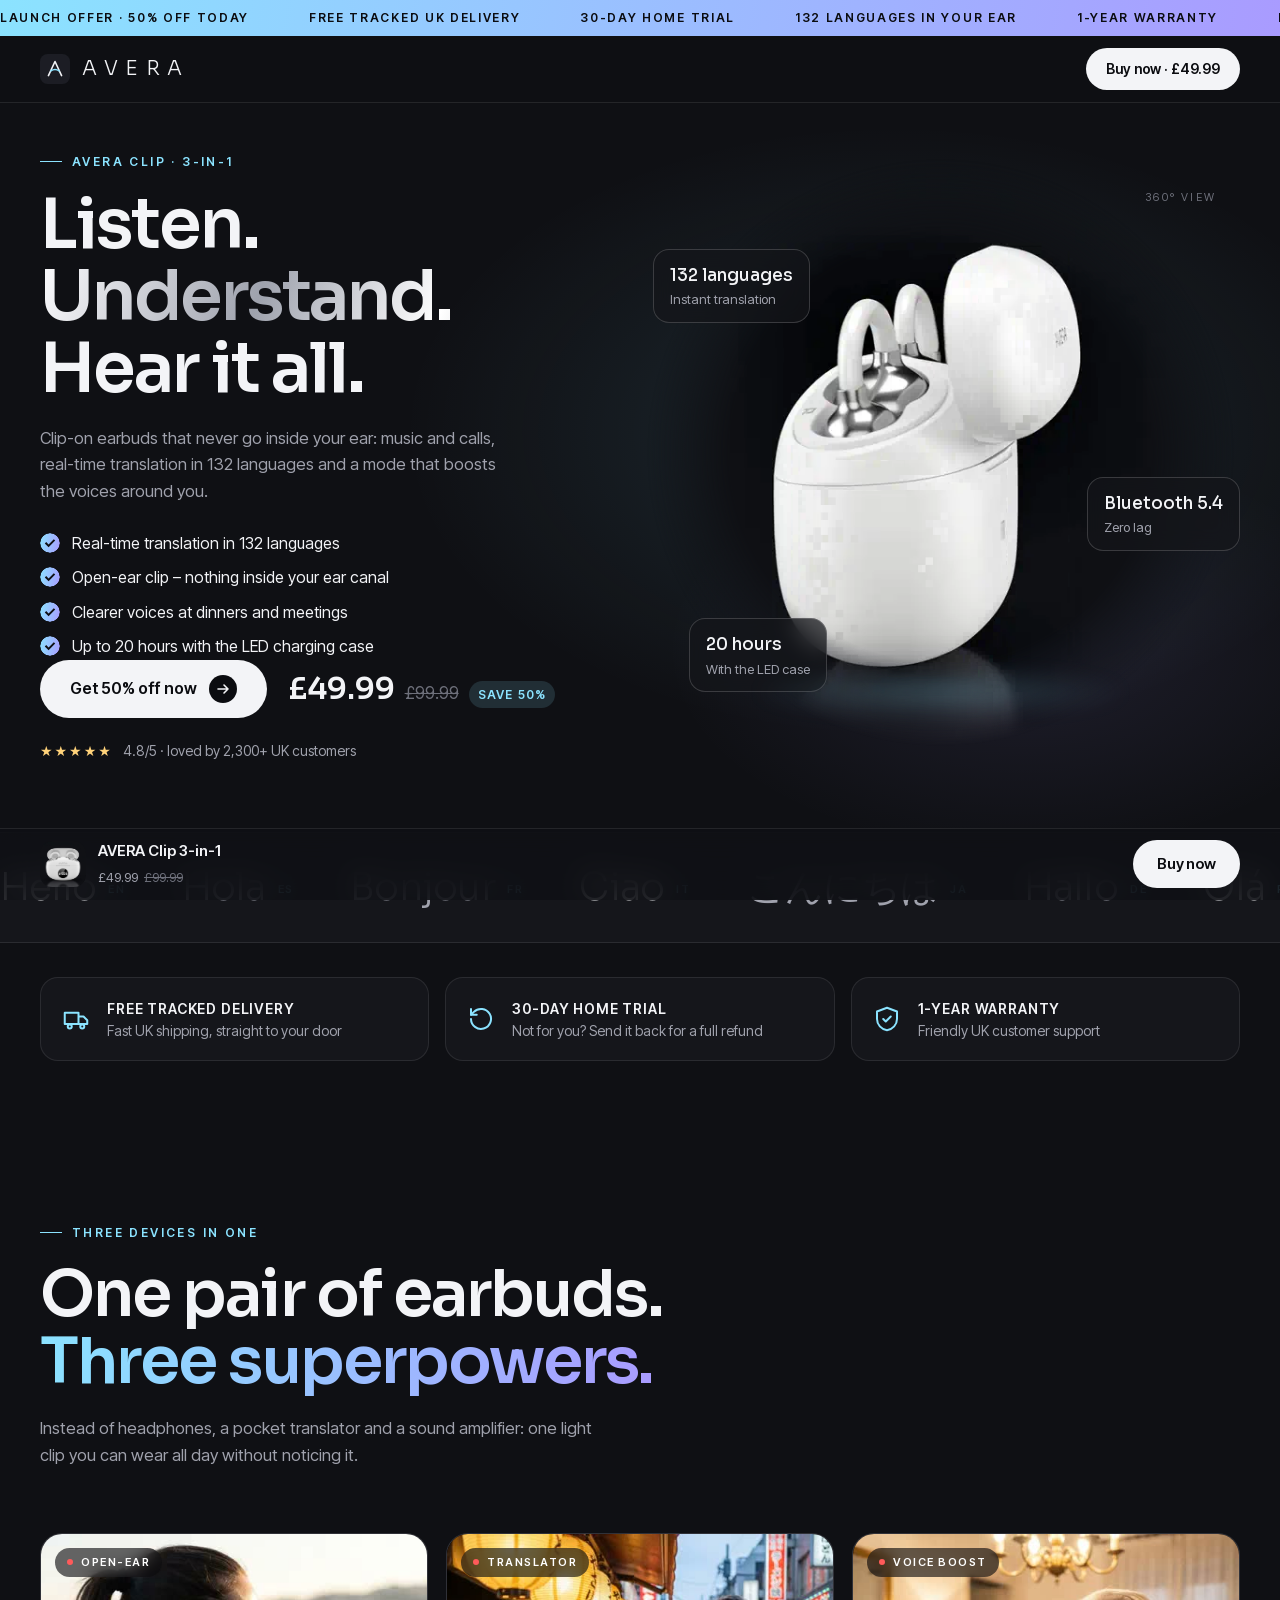
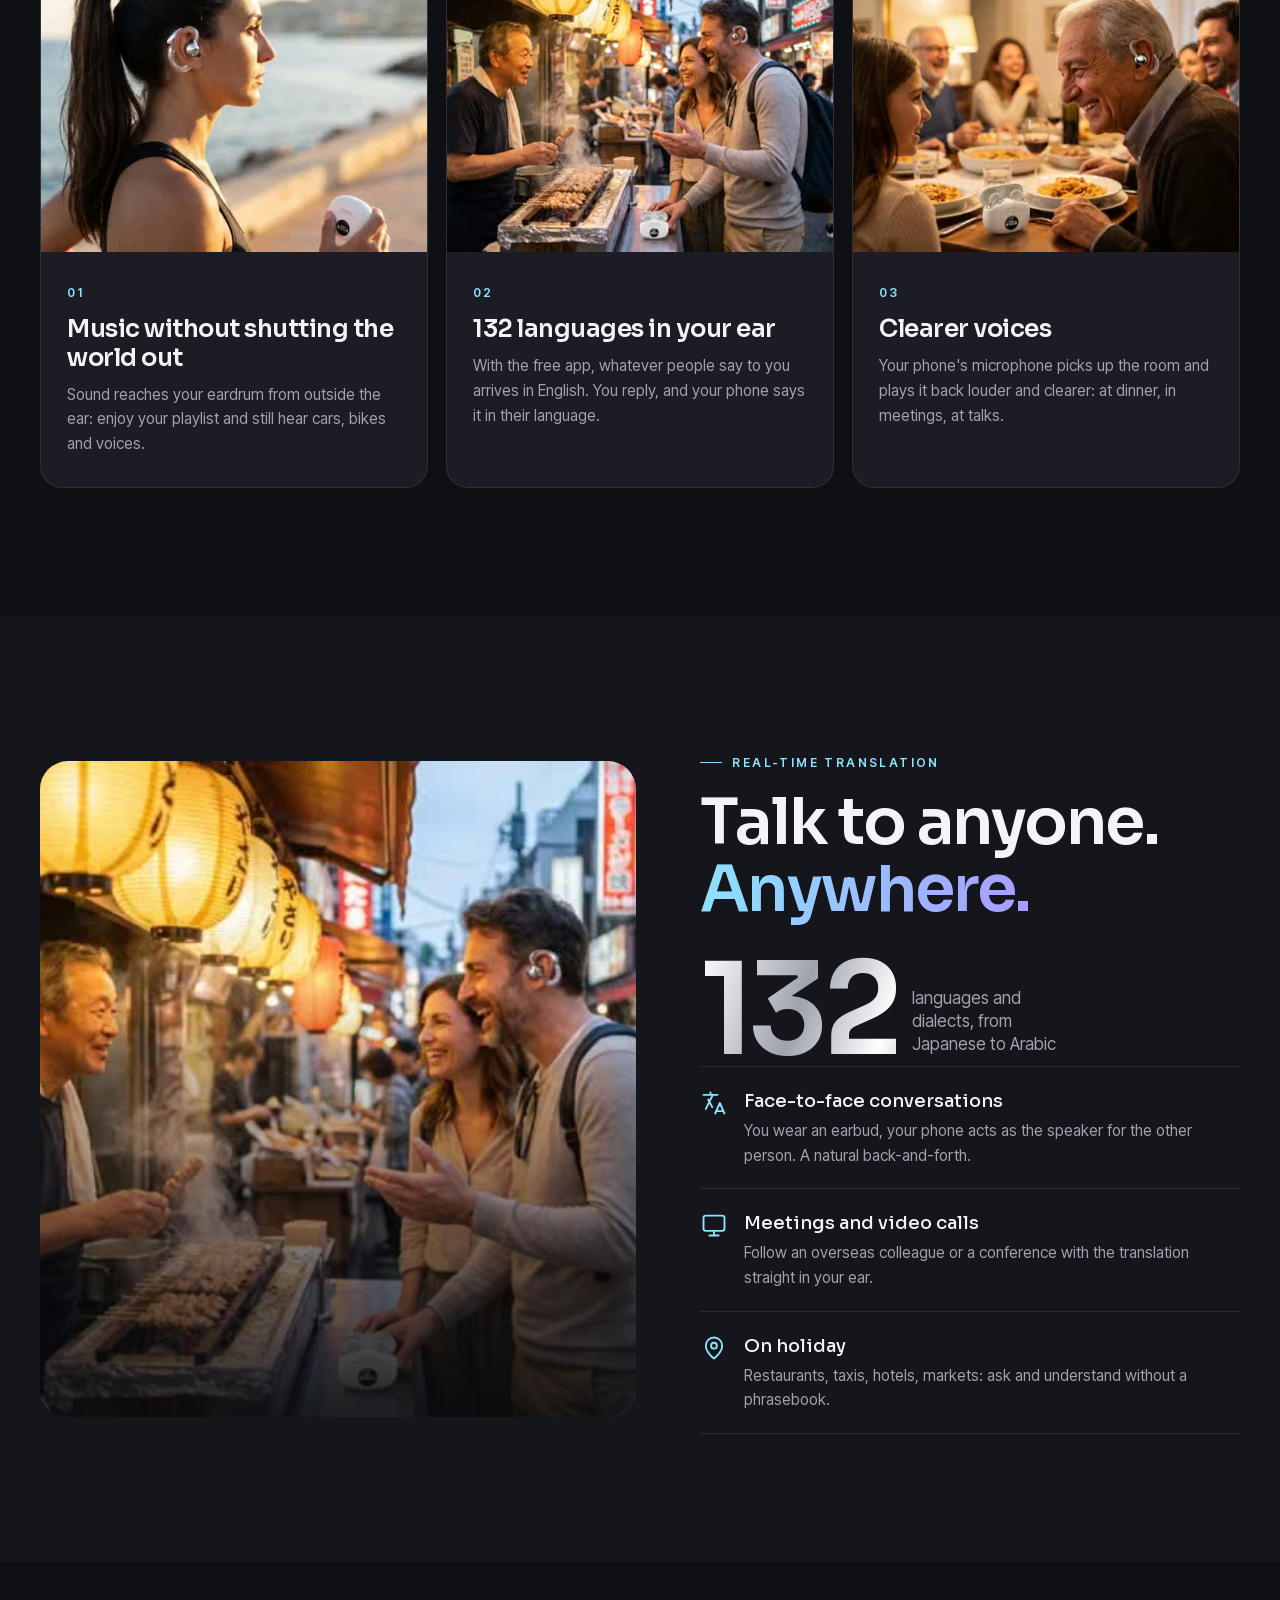
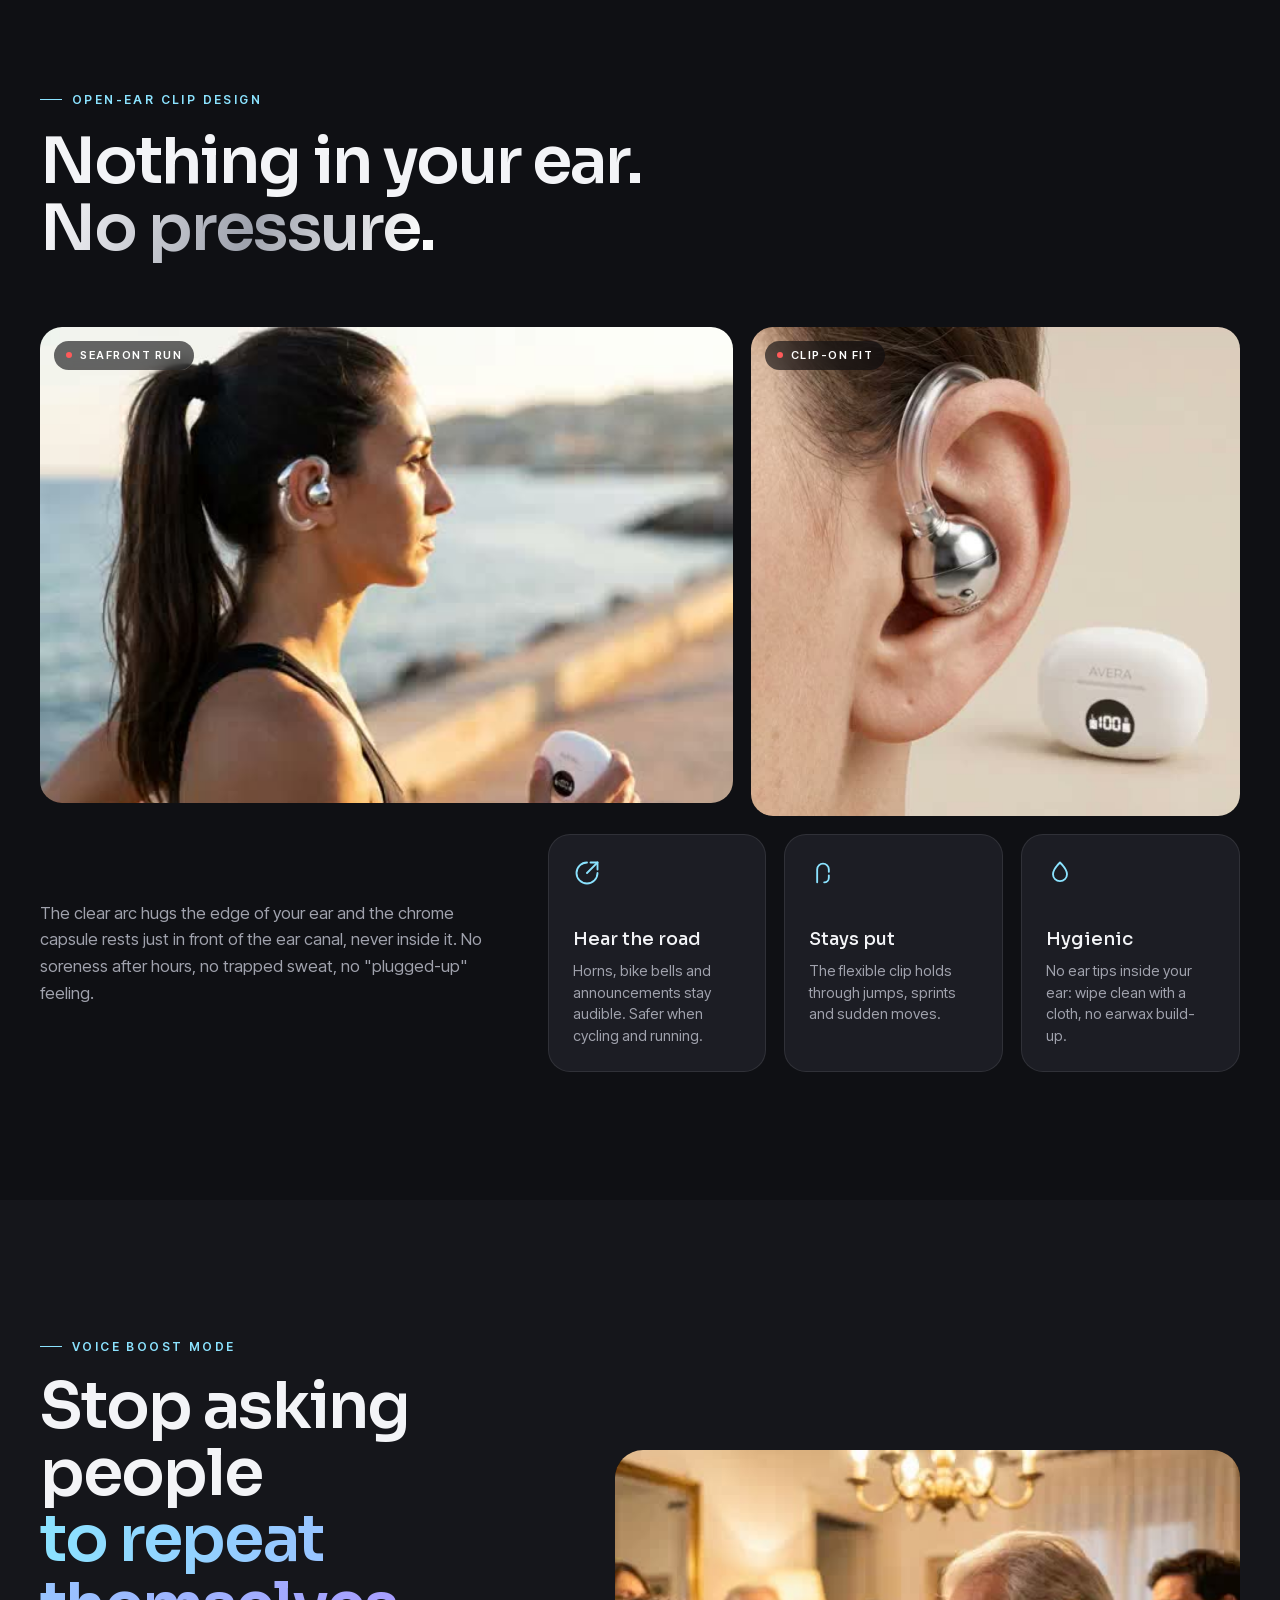
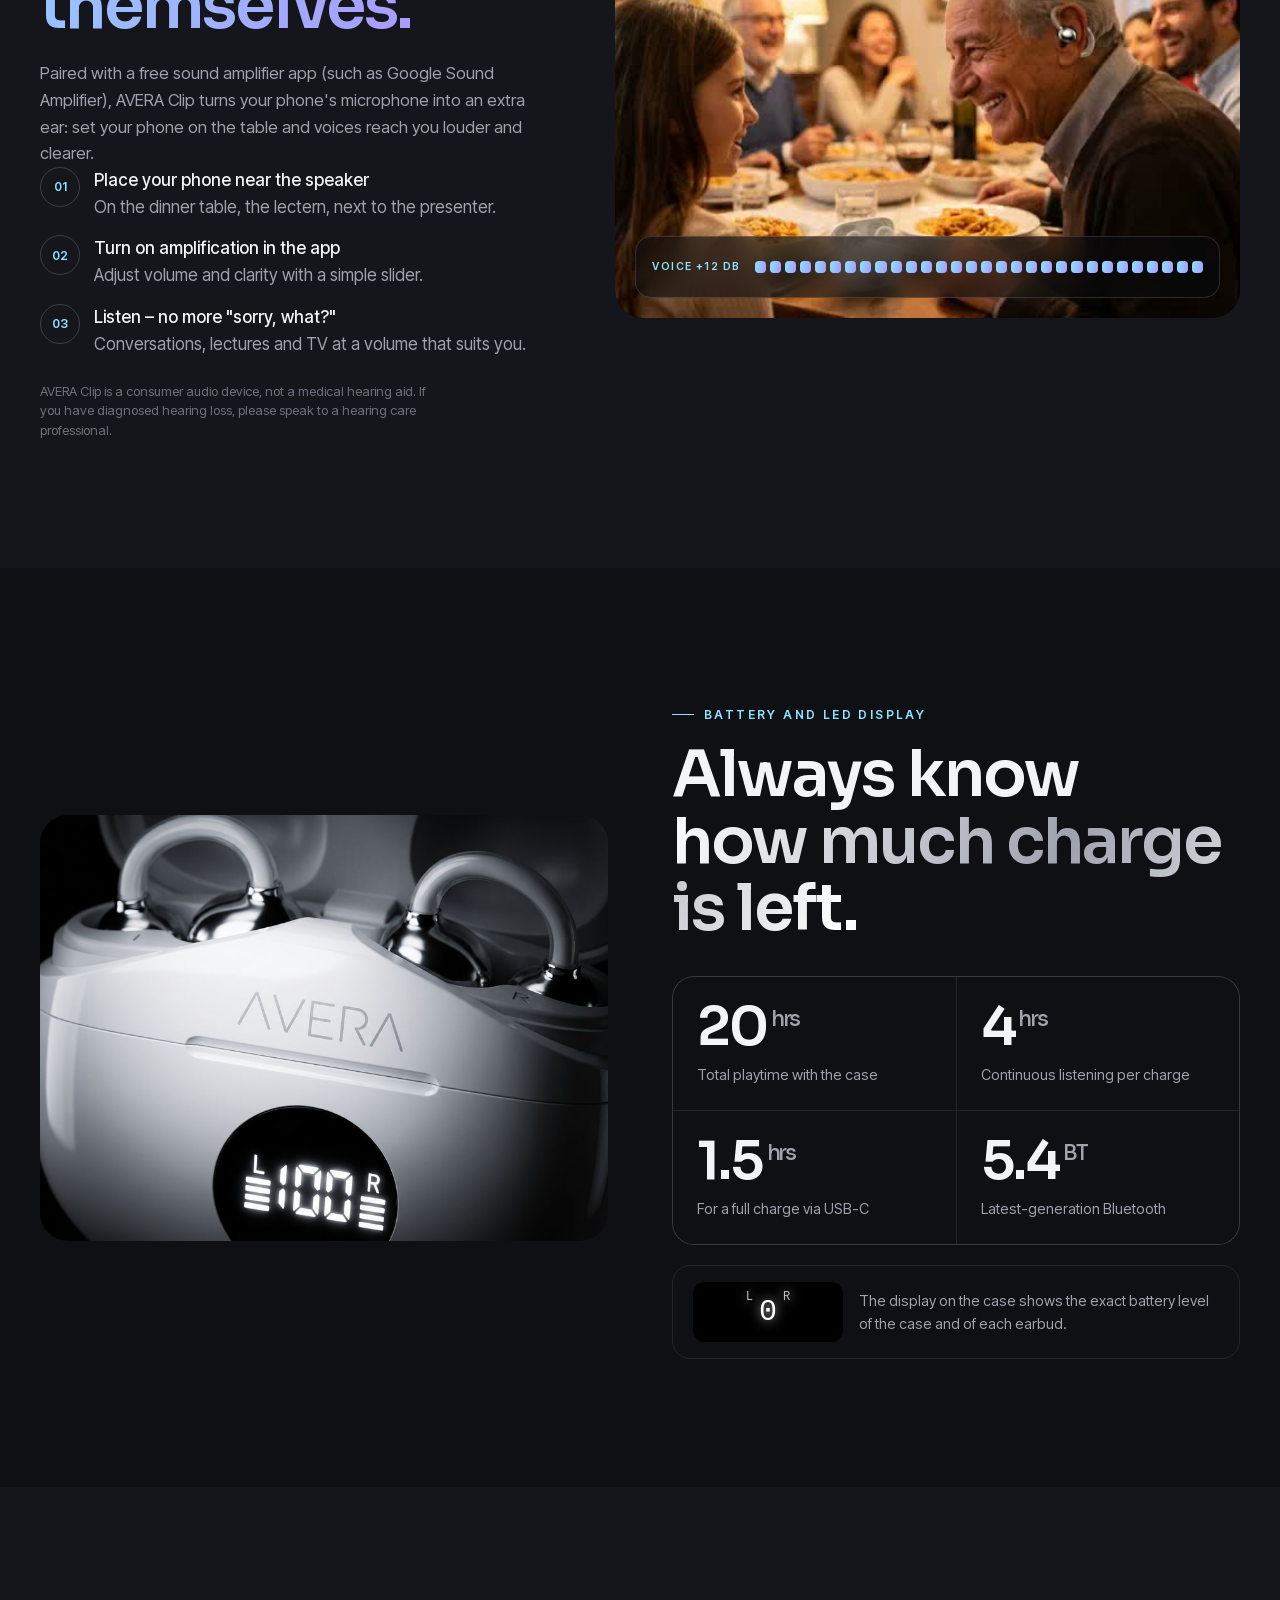
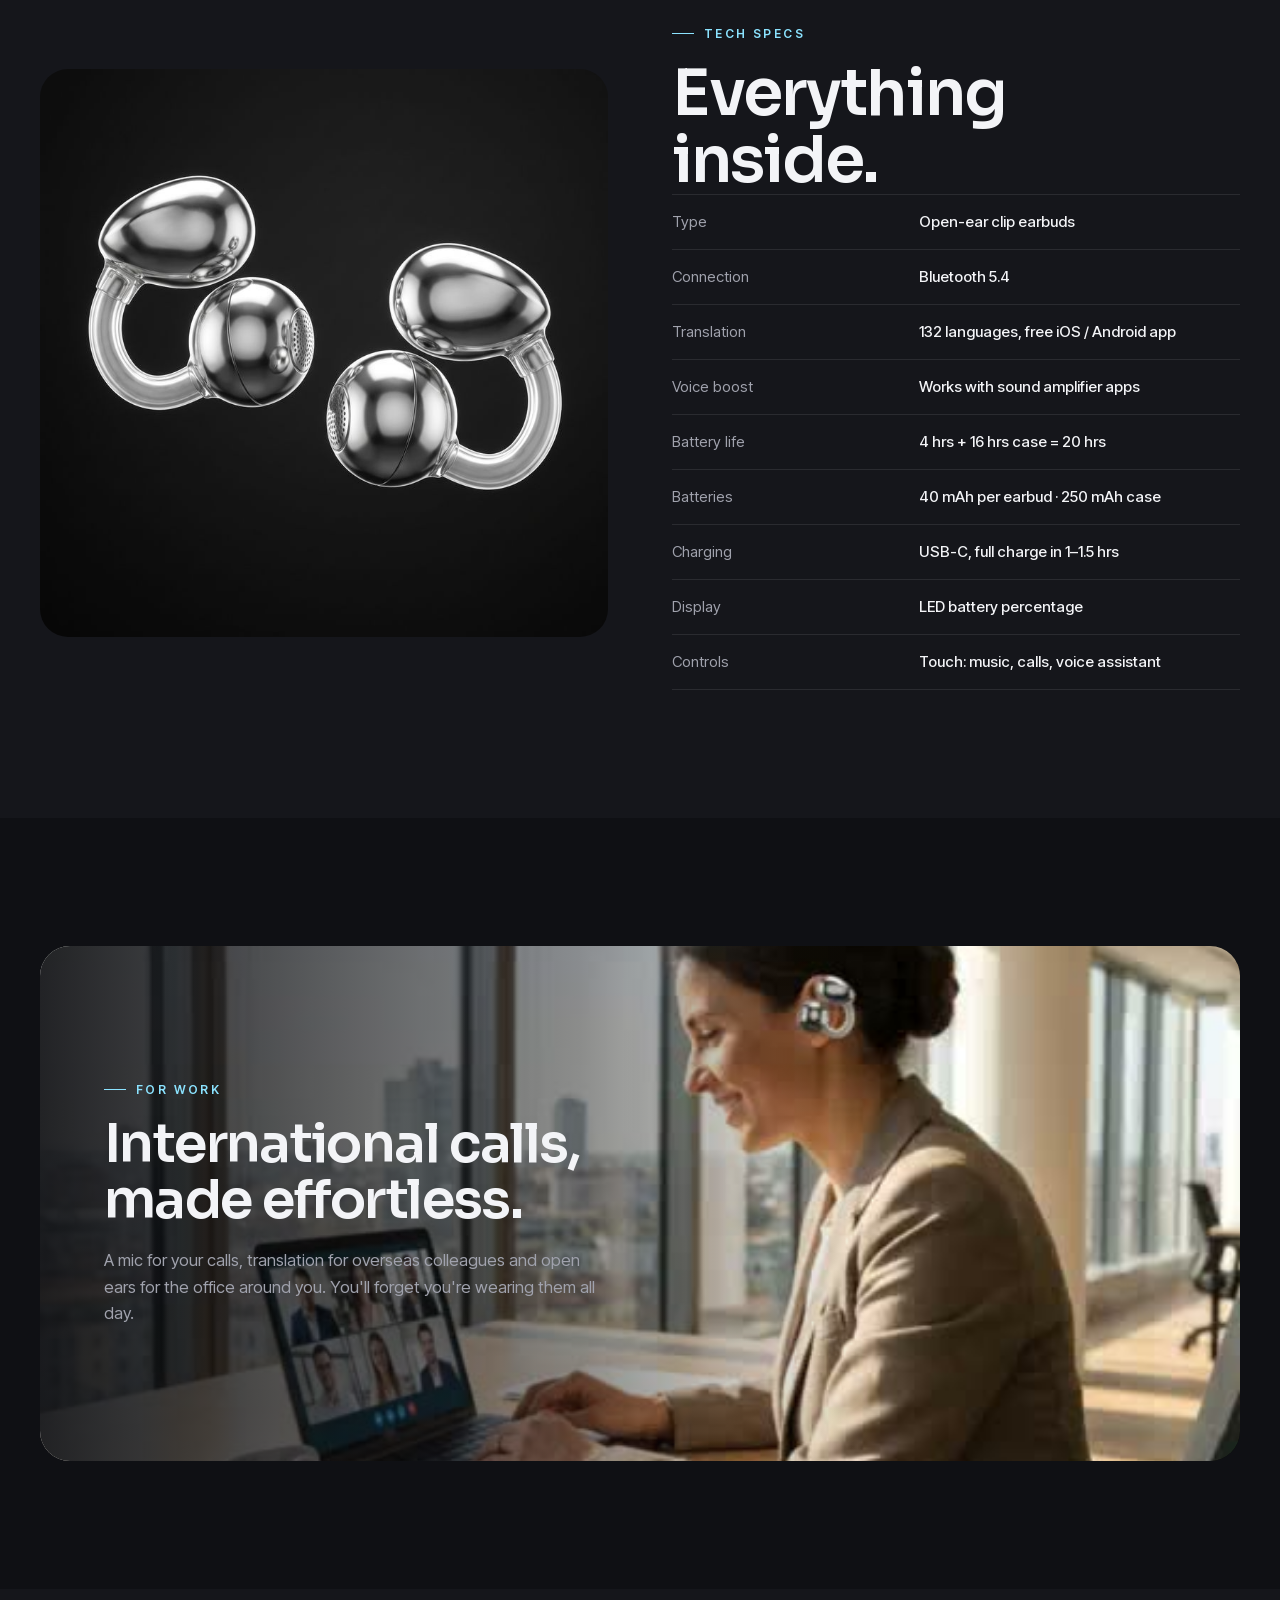
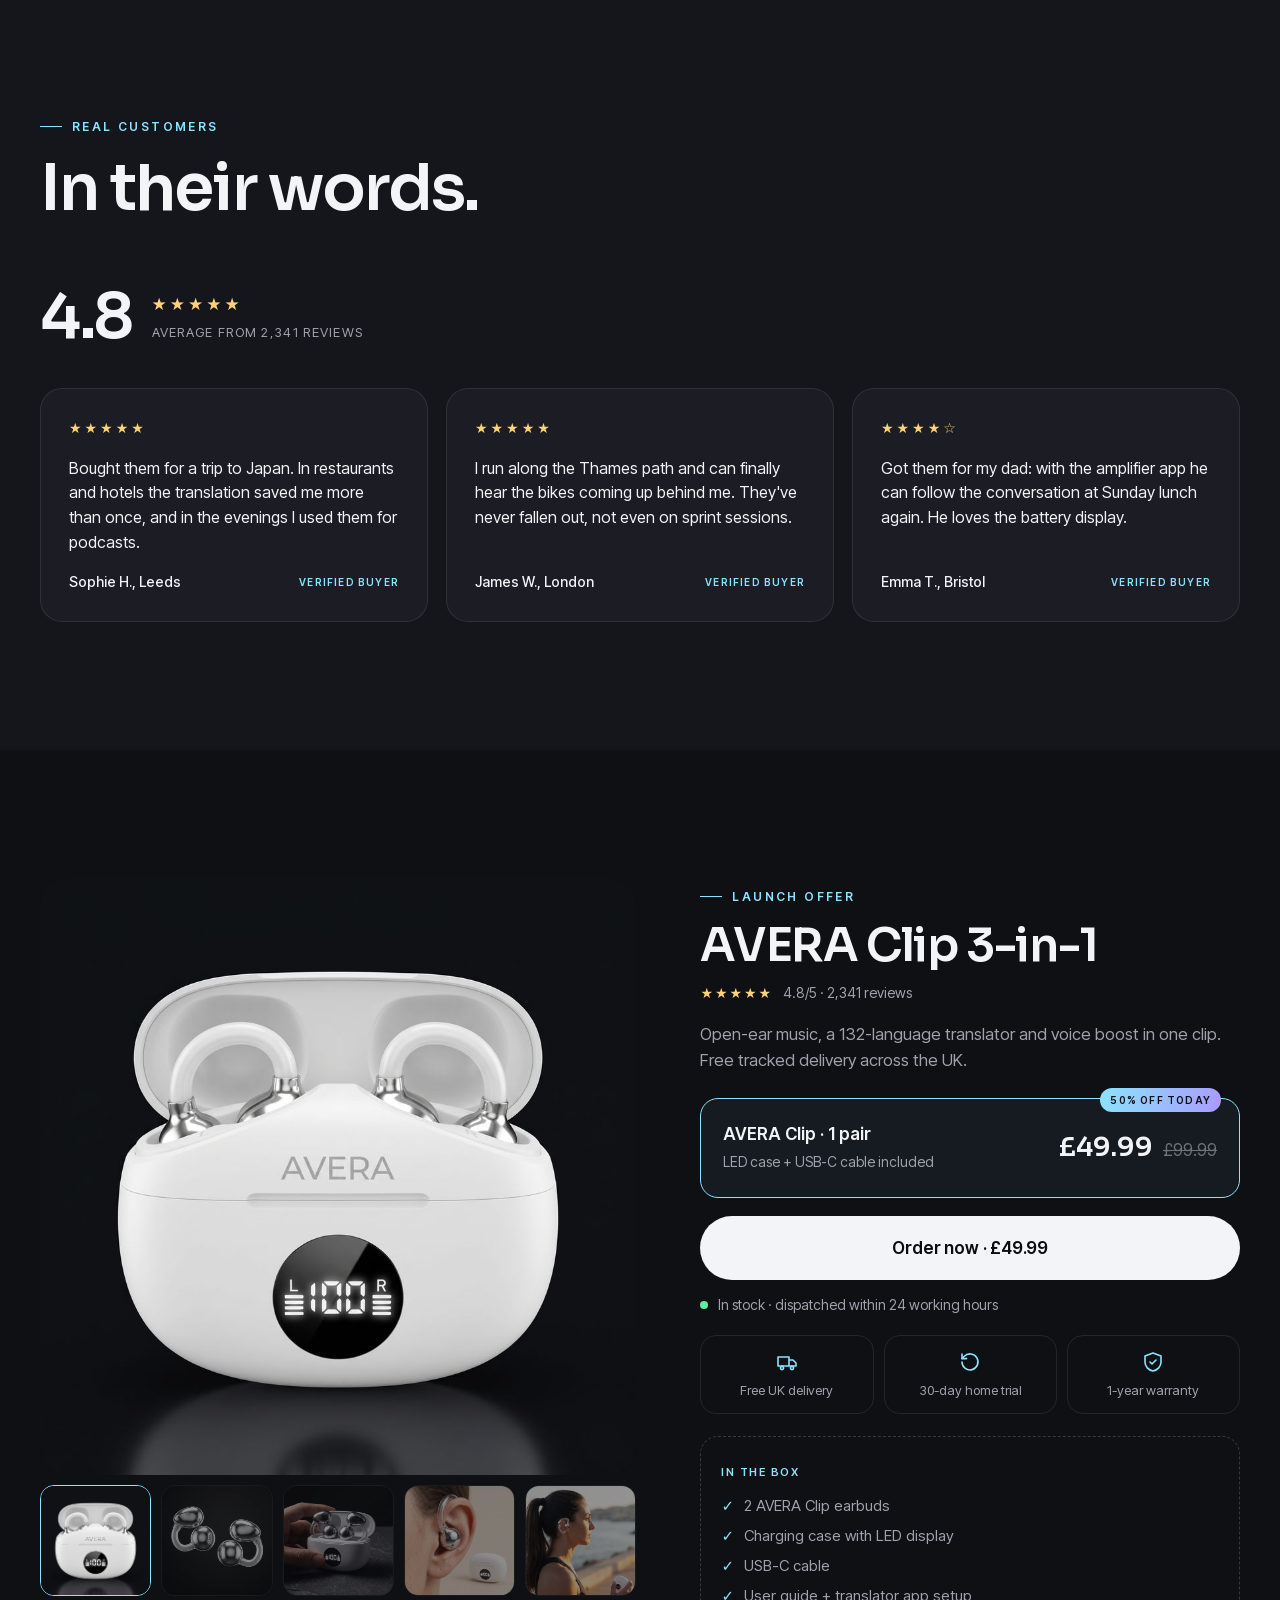
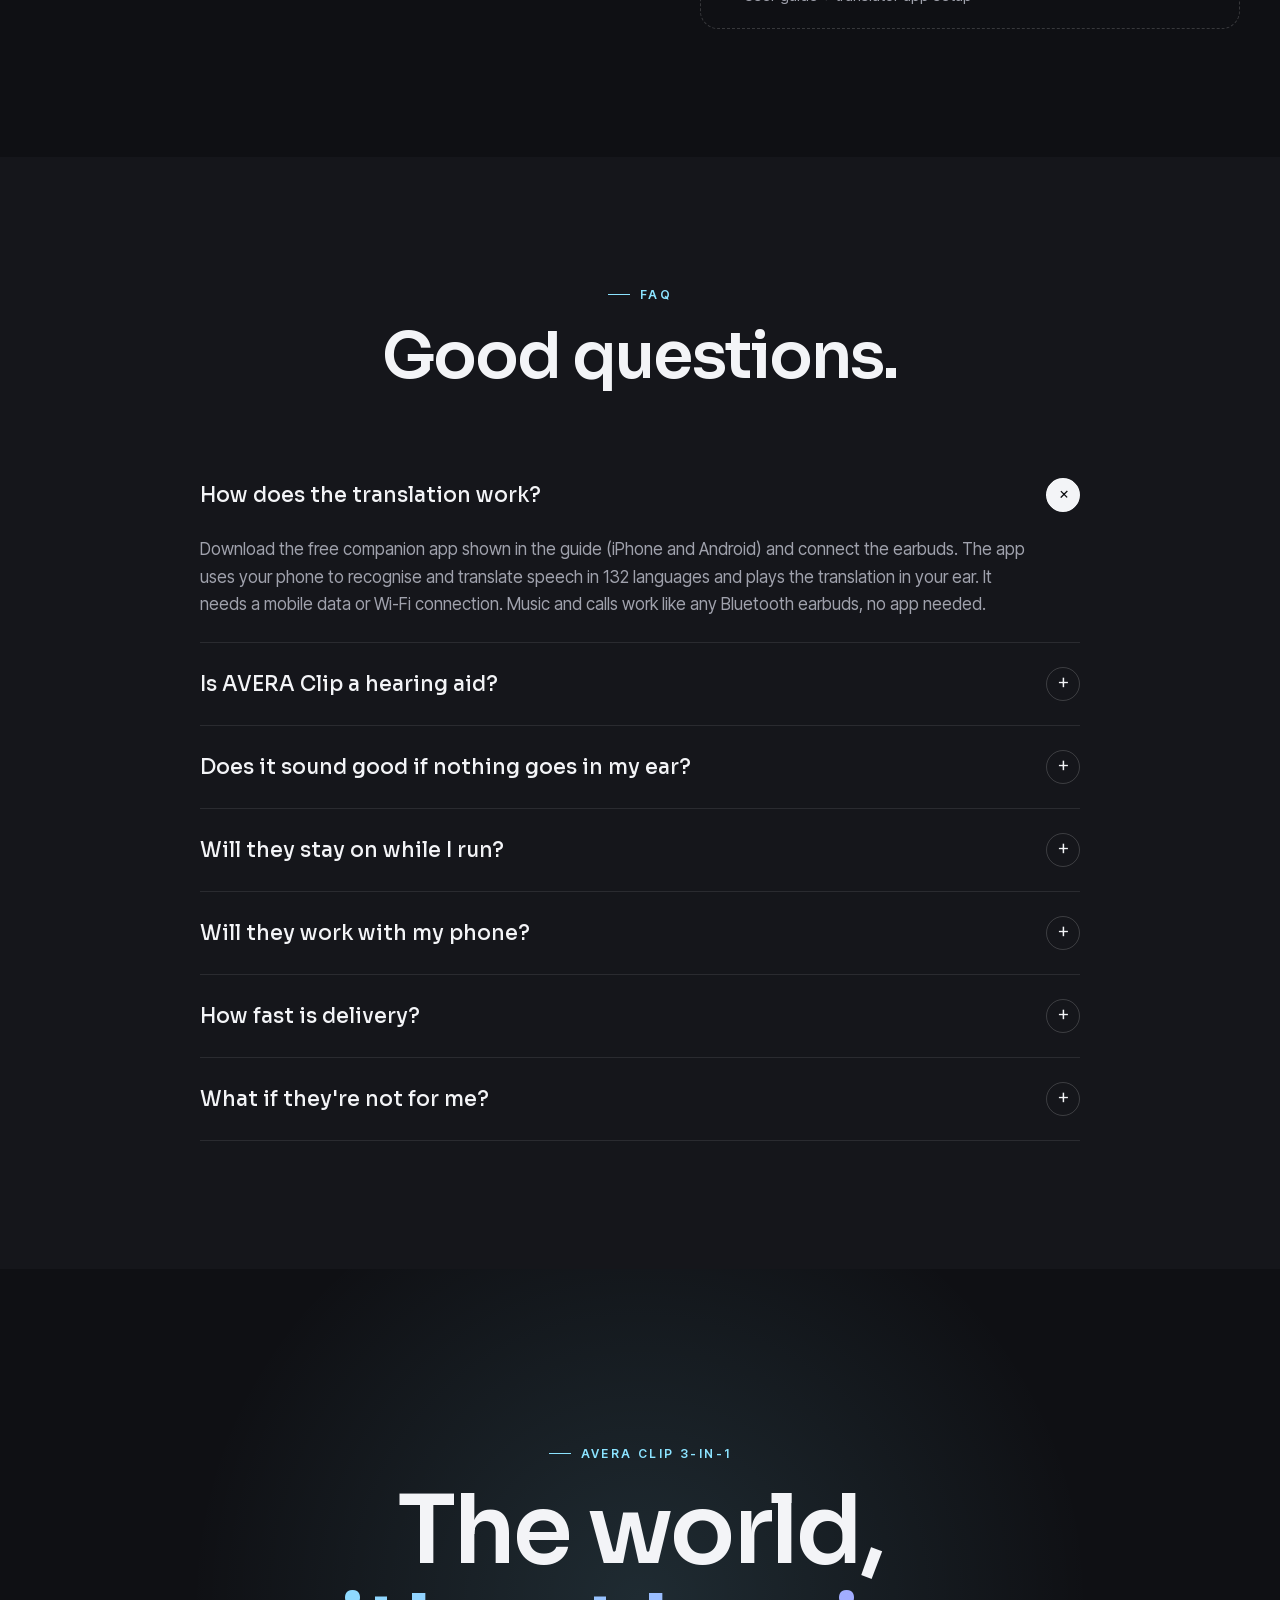
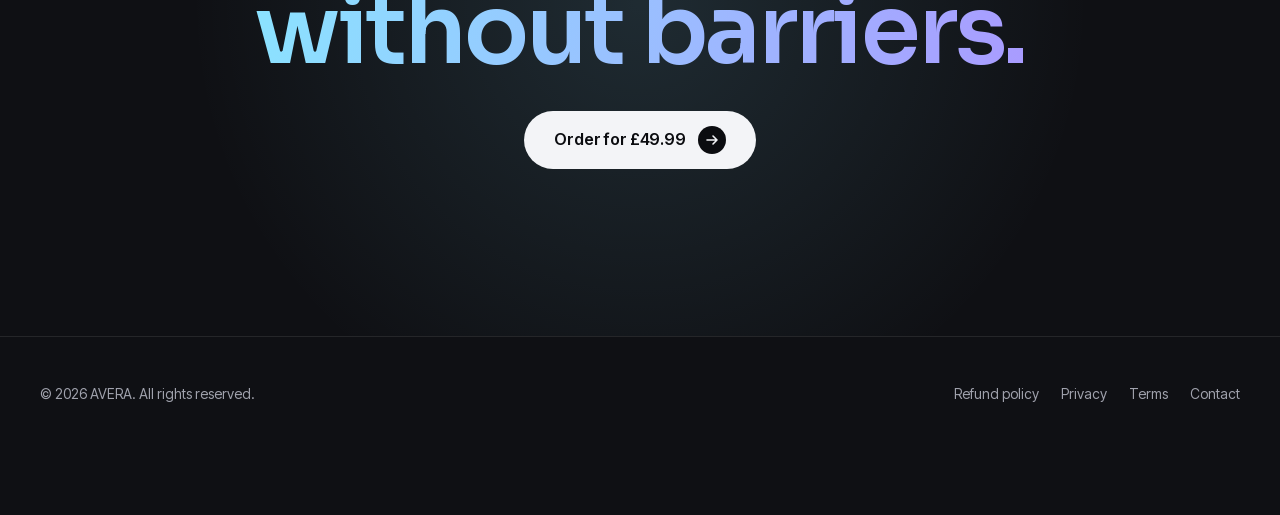
==== commit 6fc9393e: "Hero: rotazione 360° come WebP animato (parte subito anche in CheckoutChamp) Co-Authored-By: Claude " ====
--- a/index.html
+++ b/index.html
@@ -38,8 +38,7 @@
 <div class="av-stars"><i>&#9733;&#9733;&#9733;&#9733;&#9733;</i> 4.8/5 &#183; loved by 2,300+ UK customers</div>
 </div>
 <div class="av-stage">
-<div class="av-stage-m"><img src="https://camillithomas7-prog.github.io/avera-clip/assets/po-rot.jpg" alt="AVERA Clip charging case with earbuds">
-<video src="https://camillithomas7-prog.github.io/avera-clip/assets/v-rot.mp4" autoplay muted loop playsinline preload="auto"></video></div>
+<div class="av-stage-m"><img src="https://camillithomas7-prog.github.io/avera-clip/assets/rot-360.webp" alt="AVERA Clip charging case rotating 360 degrees"></div>
 <span class="av-deg">360&#176; view</span>
 <div class="av-badge av-badge--a"><b>132 languages</b>Instant translation</div>
 <div class="av-badge av-badge--b"><b>Bluetooth 5.4</b>Zero lag</div>
